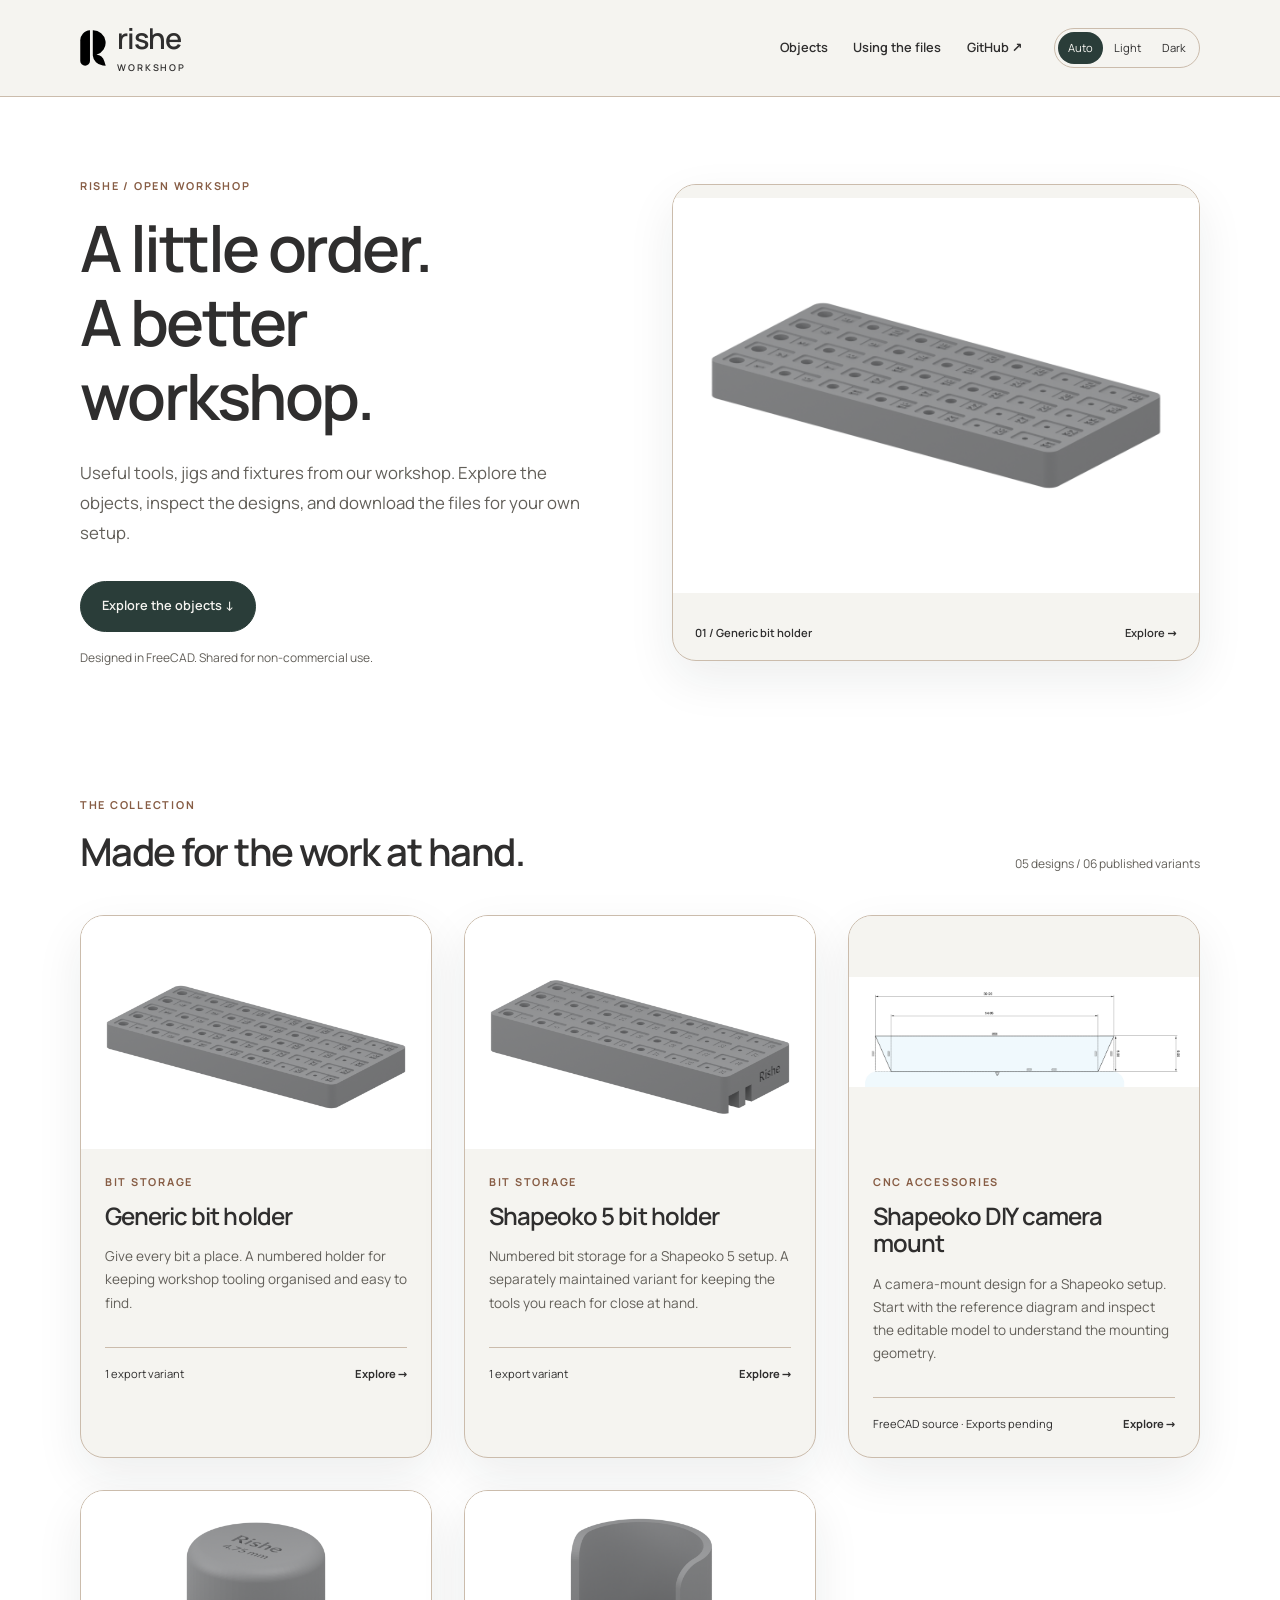
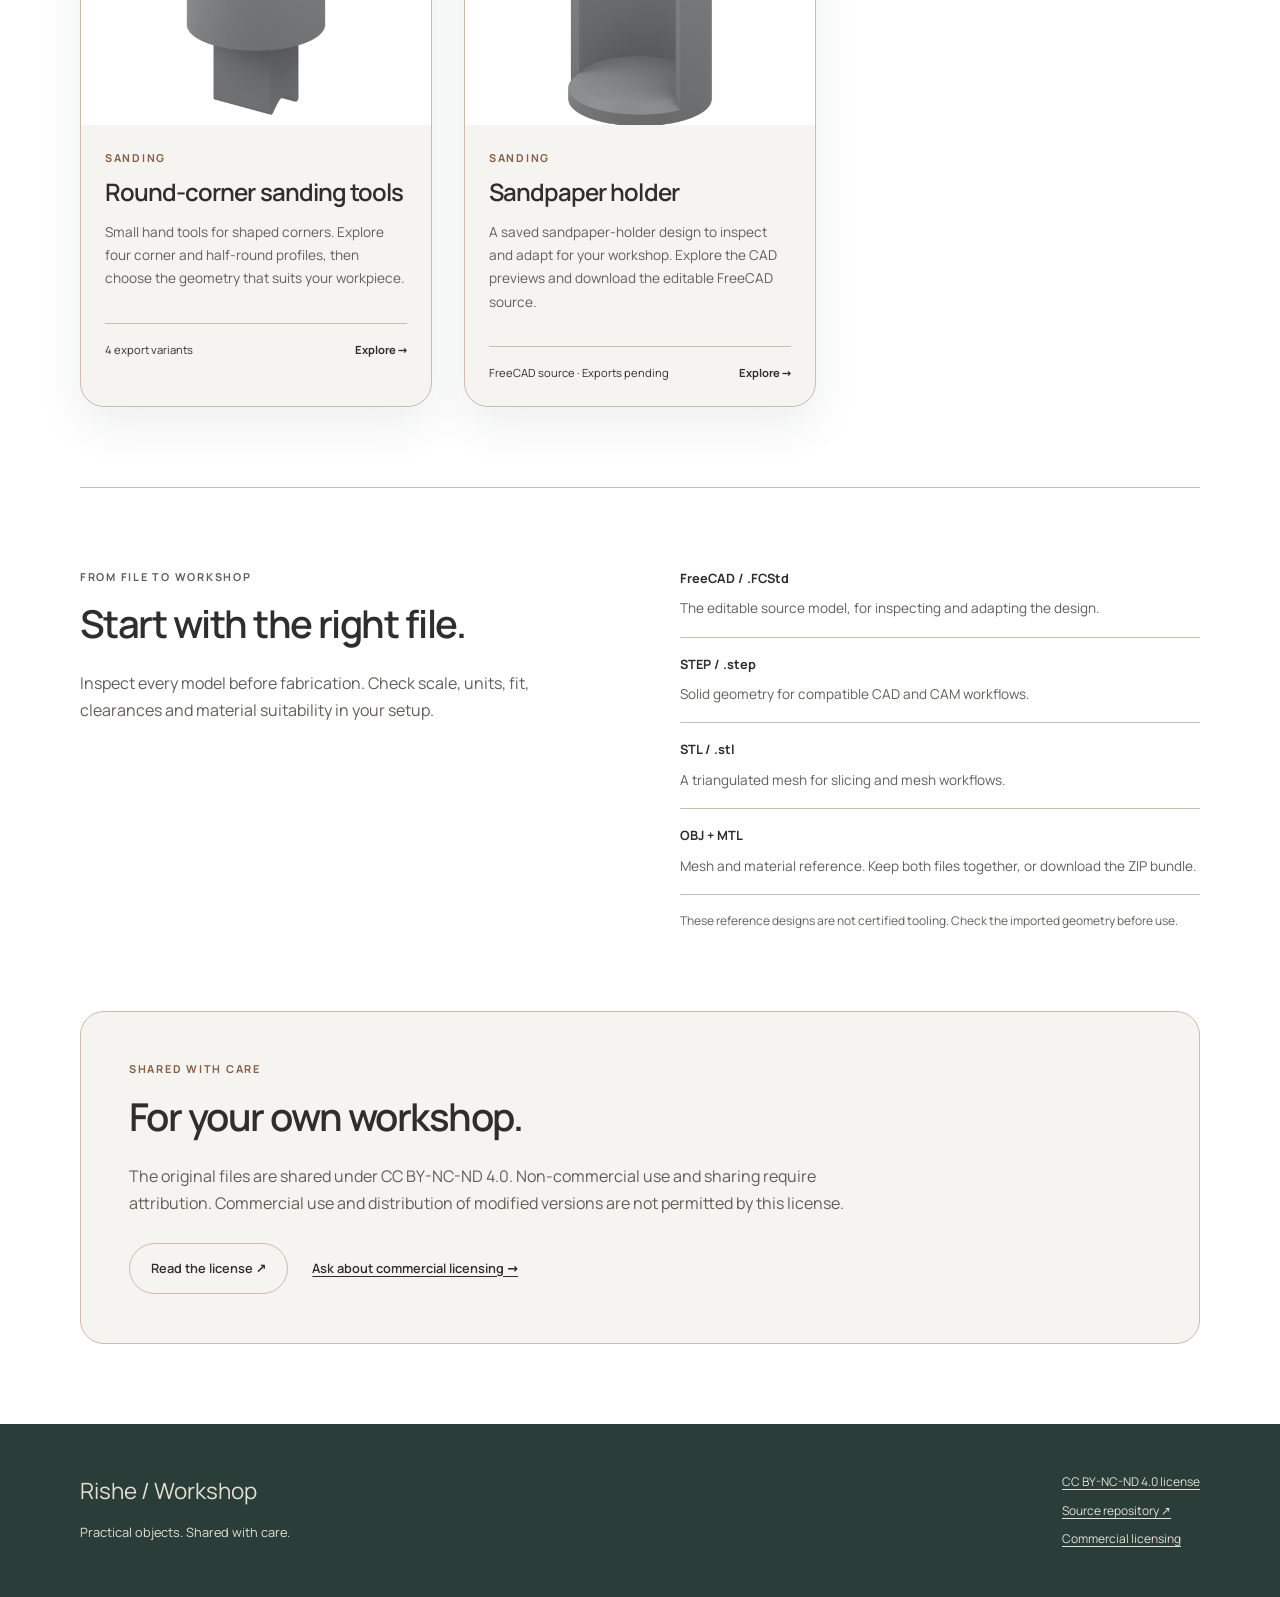
==== index.html @ 6d99253e "Publish English workshop catalog and CAD downloads" ====
<!doctype html>
<html lang="en"><head><meta charset="utf-8"><meta name="viewport" content="width=device-width, initial-scale=1">
<title>Workshop tools &amp; free CAD downloads | Rishe Workshop</title><meta name="description" content="Explore Rishe workshop tools, bit holders, sanding tools and CNC accessories. Download FreeCAD sources and published STEP, STL and OBJ exports.">
<meta name="theme-color" content="#2a3d39"><meta property="og:title" content="Workshop tools &amp; free CAD downloads | Rishe Workshop"><meta property="og:description" content="Explore Rishe workshop tools, bit holders, sanding tools and CNC accessories. Download FreeCAD sources and published STEP, STL and OBJ exports."><meta property="og:type" content="website">
<link rel="icon" href="assets/logo.svg" type="image/svg+xml"><link rel="preload" href="assets/manrope-latin.woff2" as="font" type="font/woff2" crossorigin>
<link rel="stylesheet" href="assets/site.css"><script src="assets/theme.js"></script></head>
<body><a class="skip" href="#main">Skip to content</a><header><div class="editorial-container header-inner">
<a class="brand" href="index.html"><img src="assets/logo.svg" width="26" height="36" alt=""><span>rishe<span class="brand-label">WORKSHOP</span></span></a>
<nav aria-label="Main navigation"><a href="index.html#collection">Objects</a><a href="index.html#using">Using the files</a><a href="https://github.com/rishehome/workshop-tools">GitHub ↗</a></nav>
<div class="themes" role="group" aria-label="Color theme" hidden><button data-theme="auto" aria-pressed="true">Auto</button><button data-theme="light" aria-pressed="false">Light</button><button data-theme="dark" aria-pressed="false">Dark</button></div></div></header>
<main id="main"><div class="editorial-container"><section class="hero"><div><p class="section-kicker">RISHE / OPEN WORKSHOP</p><h1>A little order.<br>A better workshop.</h1><p class="section-body">Useful tools, jigs and fixtures from our workshop. Explore the objects, inspect the designs, and download the files for your own setup.</p><a class="button" href="#collection">Explore the objects ↓</a><p class="hero-note">Designed in FreeCAD. Shared for non-commercial use.</p></div><a class="hero-media" href="objects/bit-holder-generic.html"><img src="files/bit-holder/generic/exports/var1-20mmd-with-numbers/renders/solid-three-quarter.png" alt="Generic numbered bit holder CAD preview" width="1200" height="800"><span>01 / Generic bit holder <span>Explore →</span></span></a></section><section id="collection" class="collection"><div class="section-heading"><div><p class="section-kicker">The collection</p><h2>Made for the work at hand.</h2></div><p>05 designs / 06 published variants</p></div><div class="object-grid"><article class="editorial-card"><a class="card-link" href="objects/bit-holder-generic.html"><div class="card-media"><img src="files/bit-holder/generic/exports/var1-20mmd-with-numbers/renders/solid-three-quarter.png" alt="Generic bit holder" loading="lazy" width="1200" height="800"></div><div class="card-copy"><p class="section-kicker">Bit storage</p><h3>Generic bit holder</h3><p>Give every bit a place. A numbered holder for keeping workshop tooling organised and easy to find.</p><div class="card-end"><span>1 export variant</span><span>Explore →</span></div></div></a></article><article class="editorial-card"><a class="card-link" href="objects/bit-holder-shapeoko-5.html"><div class="card-media"><img src="files/bit-holder/shapeoko-5/exports/var1-20mmd-with-numbers/renders/solid-three-quarter.png" alt="Shapeoko 5 bit holder" loading="lazy" width="1200" height="800"></div><div class="card-copy"><p class="section-kicker">Bit storage</p><h3>Shapeoko 5 bit holder</h3><p>Numbered bit storage for a Shapeoko 5 setup. A separately maintained variant for keeping the tools you reach for close at hand.</p><div class="card-end"><span>1 export variant</span><span>Explore →</span></div></div></a></article><article class="editorial-card"><a class="card-link" href="objects/cnc-camera-mount-shapeoko-diy-mount.html"><div class="card-media"><img src="files/cnc/camera-mount/shapeoko-diy-mount/resources/diagram.png" alt="Shapeoko DIY camera mount" loading="lazy" width="1200" height="800"></div><div class="card-copy"><p class="section-kicker">CNC accessories</p><h3>Shapeoko DIY camera mount</h3><p>A camera-mount design for a Shapeoko setup. Start with the reference diagram and inspect the editable model to understand the mounting geometry.</p><div class="card-end"><span>FreeCAD source · Exports pending</span><span>Explore →</span></div></div></a></article><article class="editorial-card"><a class="card-link" href="objects/sanding-round-corner-sanding-tools.html"><div class="card-media"><img src="files/sanding/round-corner-sanding-tools/exports/var1-corner-4_75mm/renders/solid-three-quarter.png" alt="Round-corner sanding tools" loading="lazy" width="1200" height="800"></div><div class="card-copy"><p class="section-kicker">Sanding</p><h3>Round-corner sanding tools</h3><p>Small hand tools for shaped corners. Explore four corner and half-round profiles, then choose the geometry that suits your workpiece.</p><div class="card-end"><span>4 export variants</span><span>Explore →</span></div></div></a></article><article class="editorial-card"><a class="card-link" href="objects/sanding-sandpaper-holder.html"><div class="card-media"><img src="files/sanding/sandpaper-holder/main/object/renders/solid-three-quarter.png" alt="Sandpaper holder" loading="lazy" width="1200" height="800"></div><div class="card-copy"><p class="section-kicker">Sanding</p><h3>Sandpaper holder</h3><p>A saved sandpaper-holder design to inspect and adapt for your workshop. Explore the CAD previews and download the editable FreeCAD source.</p><div class="card-end"><span>FreeCAD source · Exports pending</span><span>Explore →</span></div></div></a></article></div></section><section id="using" class="using"><div><p class="section-kicker">From file to workshop</p><h2>Start with the right file.</h2><p>Inspect every model before fabrication. Check scale, units, fit, clearances and material suitability in your setup.</p></div><div><dl class="formats"><div><dt>FreeCAD / .FCStd</dt><dd>The editable source model, for inspecting and adapting the design.</dd></div><div><dt>STEP / .step</dt><dd>Solid geometry for compatible CAD and CAM workflows.</dd></div><div><dt>STL / .stl</dt><dd>A triangulated mesh for slicing and mesh workflows.</dd></div><div><dt>OBJ + MTL</dt><dd>Mesh and material reference. Keep both files together, or download the ZIP bundle.</dd></div></dl><p class="small">These reference designs are not certified tooling. Check the imported geometry before use.</p></div></section><section class="license"><p class="section-kicker">Shared with care</p><h2>For your own workshop.</h2><p>The original files are shared under CC BY-NC-ND 4.0. Non-commercial use and sharing require attribution. Commercial use and distribution of modified versions are not permitted by this license.</p><a class="button secondary" href="LICENSE.md">Read the license ↗</a><a class="text-link" href="mailto:info@rishehome.com">Ask about commercial licensing →</a></section></div></main><footer><div class="editorial-container footer-inner"><div><span class="footer-brand">Rishe / Workshop</span><p>Practical objects. Shared with care.</p></div><div><a href="LICENSE.md">CC BY-NC-ND 4.0 license</a><a href="https://github.com/rishehome/workshop-tools">Source repository ↗</a><a href="mailto:info@rishehome.com">Commercial licensing</a></div></div></footer></body></html>
---- assets/site.css ----
@font-face{font-family:Manrope;src:url(manrope-latin.woff2) format('woff2');font-weight:200 800;font-display:swap}
:root{color-scheme:light;--brand:#2a3d39;--deep:#131f1d;--sand:#cbbcac;--cream:#e3e0d3;--header:#f5f4f0;--warm:#875d45;--ink:#2f2e2e;--page:#fff;--card:#f5f4f0;--text:var(--ink);--muted:#625f59;--border:var(--sand);--action:var(--brand);--action-text:var(--header);--shadow:0 18px 48px rgb(26 39 36 / 8%)}
:root[data-theme=dark]{color-scheme:dark;--page:var(--deep);--header:#1a2724;--card:#1f302b;--text:var(--cream);--muted:#c8cfc7;--border:#49605a;--warm:var(--sand);--action:var(--cream);--action-text:var(--deep);--shadow:0 20px 56px rgb(0 0 0 / 28%)}
*{box-sizing:border-box}html{scroll-behavior:smooth;scroll-padding-top:8rem}body{margin:0;font-family:Manrope,system-ui,sans-serif;color:var(--text);background:var(--page);line-height:1.7;-webkit-font-smoothing:antialiased}a{color:inherit;text-underline-offset:.25em}button{font:inherit}img{max-width:100%;display:block}h1,h2,h3,p{margin:0}h1,h2,h3{line-height:1.15;font-weight:600;letter-spacing:-.04em}h1{font-size:clamp(2.5rem,5vw,4.7rem)}h2{font-size:clamp(2rem,3vw,3rem)}h3{font-size:1.5rem}p+p{margin-top:1rem}.editorial-container{width:min(100%,76rem);margin-inline:auto;padding-inline:clamp(1.25rem,4vw,3rem)}header{position:sticky;top:0;z-index:10;background:var(--header);border-bottom:1px solid var(--border)}.header-inner{display:flex;align-items:center;gap:2rem;min-height:6rem}.brand{display:flex;align-items:center;gap:.7rem;text-decoration:none;font-size:1.8rem;font-weight:600;letter-spacing:-.04em;line-height:1}.brand-label{display:block;font-size:.58rem;letter-spacing:.2em;margin-top:.6rem}.brand img{width:26px;height:36px}:root[data-theme=dark] .brand img{filter:invert(1)}nav{display:flex;gap:1.6rem;margin-inline-start:auto;font-size:.8rem;font-weight:600}nav a{text-decoration:none}nav a:hover{text-decoration:underline}.themes{display:flex;border:1px solid var(--border);border-radius:999px;padding:3px;gap:2px}.themes button{border:0;border-radius:999px;padding:.4rem .6rem;font-size:.7rem;color:var(--text);background:transparent;cursor:pointer}.themes button[aria-pressed=true]{background:var(--action);color:var(--action-text)}[hidden]{display:none!important}:focus-visible{outline:3px solid var(--warm);outline-offset:5px}.skip{position:fixed;inset-block-start:-10rem;inset-inline-start:1rem;background:var(--action);color:var(--action-text);padding:1rem;z-index:100}.skip:focus{inset-block-start:1rem}.hero,.detail-hero{display:grid;grid-template-columns:1fr 1fr;align-items:center;gap:4rem;padding-block:5rem}.section-kicker{text-transform:uppercase;letter-spacing:.16em;color:var(--warm);font-size:.68rem;font-weight:700;margin-bottom:1rem}.section-body{font-size:1.05rem;line-height:1.8;color:var(--muted);margin-block:1.6rem 2rem;max-width:35rem}.button{display:inline-flex;align-items:center;justify-content:center;text-align:center;border:1px solid var(--action);border-radius:999px;padding:.85rem 1.3rem;text-decoration:none;font-size:.8rem;font-weight:600;background:var(--action);color:var(--action-text);transition:opacity 180ms ease,transform 180ms ease}.button:hover{opacity:.82;transform:translateY(-1px)}.button.secondary{background:transparent;color:var(--text);border-color:var(--border)}.hero-note,.small{font-size:.75rem;color:var(--muted);margin-top:1rem}.hero-media,.detail-image{display:block;border-radius:1.5rem;overflow:hidden;border:1px solid var(--border);background:var(--card);box-shadow:var(--shadow);text-decoration:none}.hero-media img,.detail-image img{width:100%;height:auto;aspect-ratio:1.25;object-fit:contain;background:var(--header)}.hero-media>span{display:flex;justify-content:space-between;padding:1.1rem 1.4rem;font-size:.7rem;font-weight:600}.collection{padding-block:3rem 5rem}.section-heading{display:flex;justify-content:space-between;align-items:end;gap:2rem;margin-bottom:2.5rem}.section-heading>p{font-size:.75rem;color:var(--muted);white-space:nowrap}.object-grid{display:grid;grid-template-columns:repeat(2,minmax(0,1fr));gap:2rem}.editorial-card{border:1px solid var(--border);border-radius:1.5rem;background:var(--card);box-shadow:var(--shadow);overflow:hidden}.card-link{display:block;text-decoration:none;height:100%}.card-media{aspect-ratio:1.5;background:var(--header);overflow:hidden;display:grid;place-items:center}.card-media img{width:100%;height:100%;object-fit:contain;transition:transform 180ms ease}.card-link:hover img{transform:scale(1.025)}.card-copy{padding:1.8rem}.card-copy .section-kicker{margin-bottom:.65rem}.card-copy>p:not(.section-kicker){margin-top:1rem;color:var(--muted);font-size:.85rem}.card-end{display:flex;justify-content:space-between;gap:1rem;margin-top:2rem;padding-top:1rem;border-top:1px solid var(--border);font-size:.7rem}.card-end>span:last-child{white-space:nowrap;font-weight:700}.using{display:grid;grid-template-columns:1fr 1fr;gap:5rem;padding-block:5rem;border-top:1px solid var(--border)}.using h2{margin-bottom:1.5rem}.using p,.before p{color:var(--muted)}.formats{margin:0}.formats>div{padding-block:1rem;border-bottom:1px solid var(--border)}.formats>div:first-child{padding-top:0}dt{font-size:.8rem;font-weight:700}dd{margin:.5rem 0 0;color:var(--muted);font-size:.85rem}.license{padding:3rem;border:1px solid var(--border);border-radius:1.5rem;background:var(--card);margin-bottom:5rem}.license p:not(.section-kicker){margin-block:1.5rem;max-width:46rem;color:var(--muted)}.text-link{display:inline-block;font-size:.8rem;font-weight:600;margin-block:1rem}.license .text-link{margin-inline-start:1.5rem}footer{background:var(--brand);color:var(--cream);padding-block:3rem}.footer-inner{display:flex;justify-content:space-between;gap:2rem}.footer-brand{font-size:1.4rem}.footer-inner p{font-size:.8rem;margin-top:.7rem}.footer-inner>div:last-child{display:flex;flex-direction:column;gap:.5rem;font-size:.75rem}.back{display:inline-block;margin-top:2rem;font-size:.8rem;text-decoration:none}.detail-hero{padding-block:3rem 4rem}.detail-hero h1{font-size:clamp(2.5rem,4vw,4rem)}.variants{display:grid;gap:2rem}.variant{padding:2rem}.variant h2{font-size:1.8rem}.downloads{display:flex;flex-wrap:wrap;gap:.7rem;margin-top:1.5rem}.dimensions{display:flex;flex-wrap:wrap;gap:3rem;margin-block:1.5rem 0}.dimensions dd{font-size:1.15rem}.gallery{display:grid;grid-template-columns:repeat(5,minmax(0,1fr));gap:.8rem;margin-top:2rem}.view{border-radius:1rem;overflow:hidden;border:1px solid var(--border);text-decoration:none;background:var(--header)}.view img{width:100%;height:auto;aspect-ratio:1.5;object-fit:contain}.view span{display:block;text-align:center;font-size:.65rem;padding:.6rem;color:var(--text)}.before{padding-block:5rem;max-width:45rem}.before h2{margin-bottom:1.5rem}.status{color:var(--muted);font-size:.85rem}.placeholder{font-size:.9rem;color:var(--muted)}
@media(min-width:1200px){.object-grid{grid-template-columns:repeat(3,minmax(0,1fr))}.card-copy{padding:1.5rem}}
@media(max-width:800px){.header-inner{flex-wrap:wrap;gap:1rem;padding-block:1rem;min-height:auto}.themes{margin-inline-start:auto}nav{order:3;width:100%;margin:0;justify-content:space-between;border-top:1px solid var(--border);padding-top:.75rem}.hero,.detail-hero{grid-template-columns:1fr;gap:2.5rem;padding-block:3rem}.hero h1{font-size:clamp(2.7rem,8vw,4.5rem)}.hero-media img{aspect-ratio:1.5}.section-heading{display:block}.section-heading>p{margin-top:1rem}.using{grid-template-columns:1fr;gap:2.5rem;padding-block:3rem}.license{padding:2rem}.license .text-link{display:block;margin-inline-start:0}.collection{padding-top:1rem}.gallery{grid-template-columns:repeat(3,minmax(0,1fr))}.footer-inner{flex-direction:column}.card-copy{padding:1.3rem}}
@media(max-width:540px){.object-grid{grid-template-columns:1fr}.variant{padding:1.3rem}.gallery{grid-template-columns:repeat(2,minmax(0,1fr))}.dimensions{gap:1.5rem}.downloads .button{flex:1 1 auto}.hero-media>span{padding:1rem}.card-end{font-size:.68rem}nav{gap:.5rem}.license{padding:1.5rem}}
@media(prefers-reduced-motion:reduce){html{scroll-behavior:auto}*,*::before,*::after{transition:none!important}}
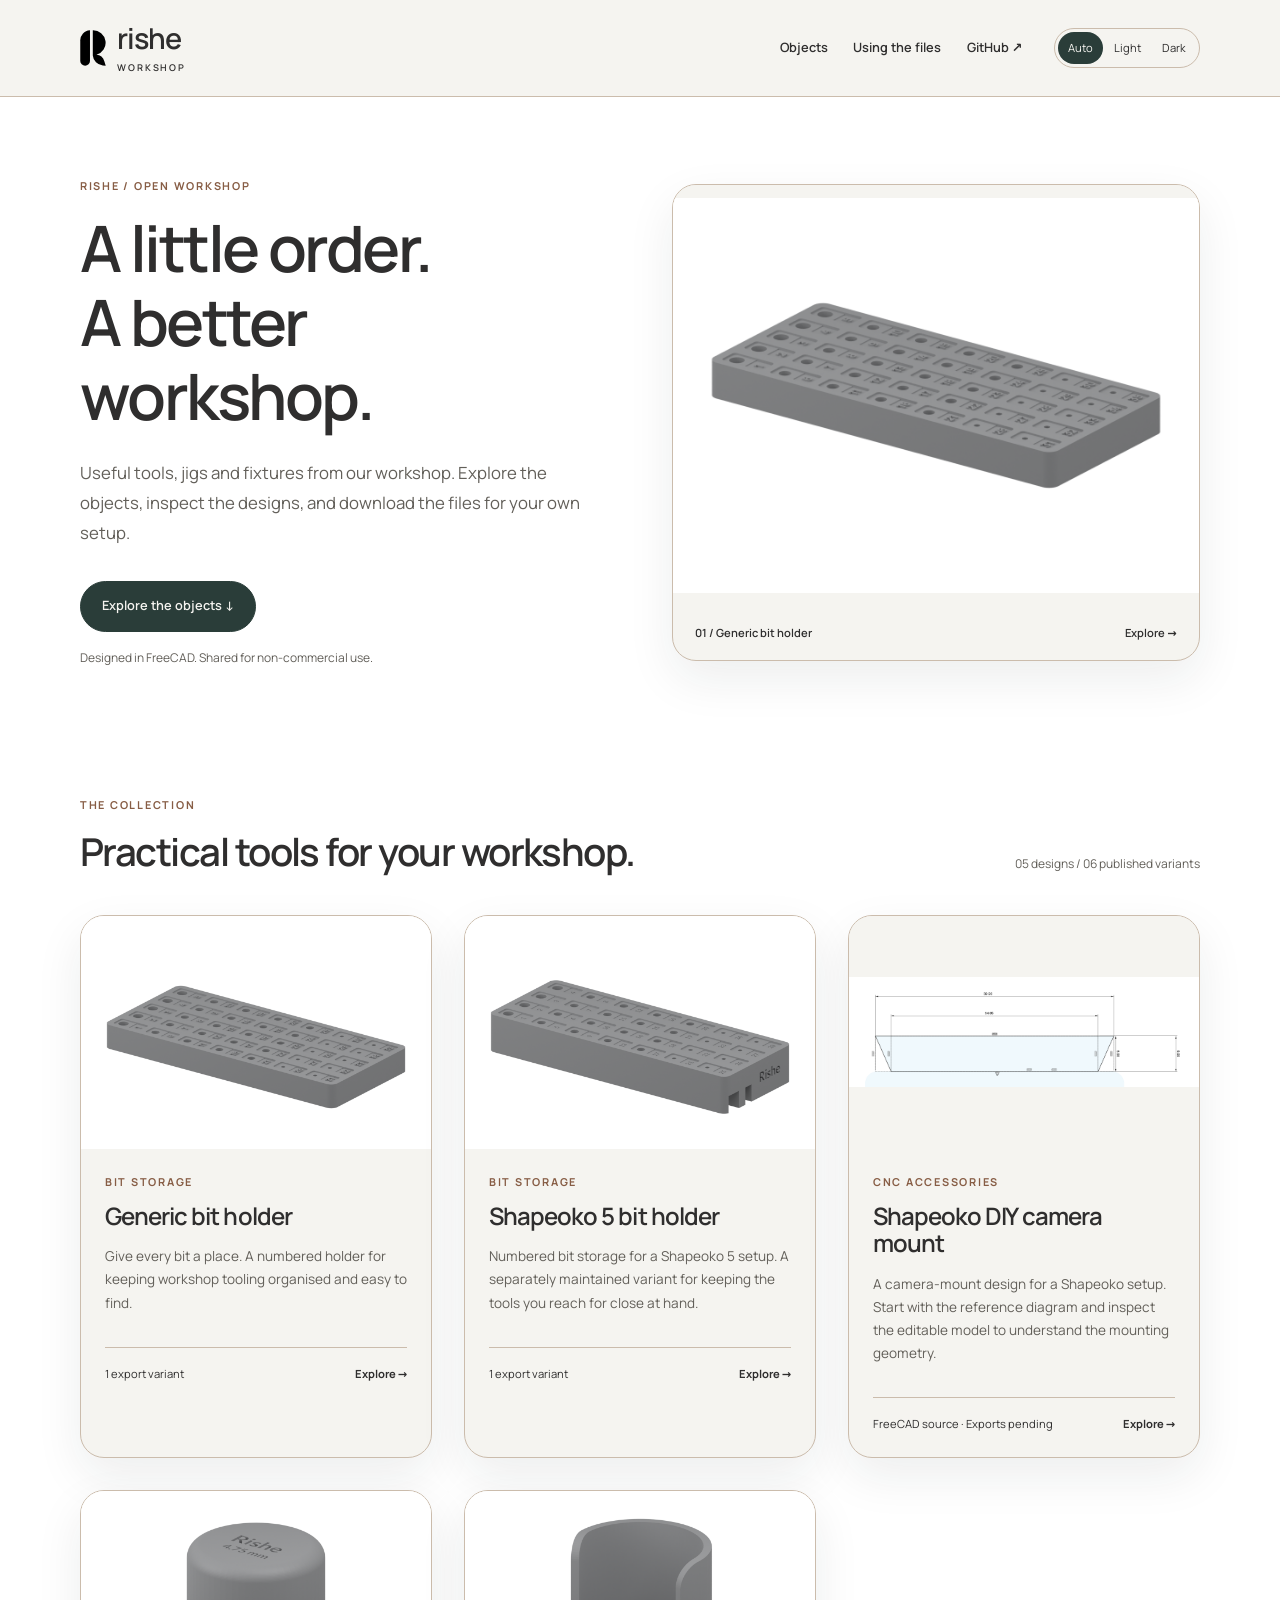
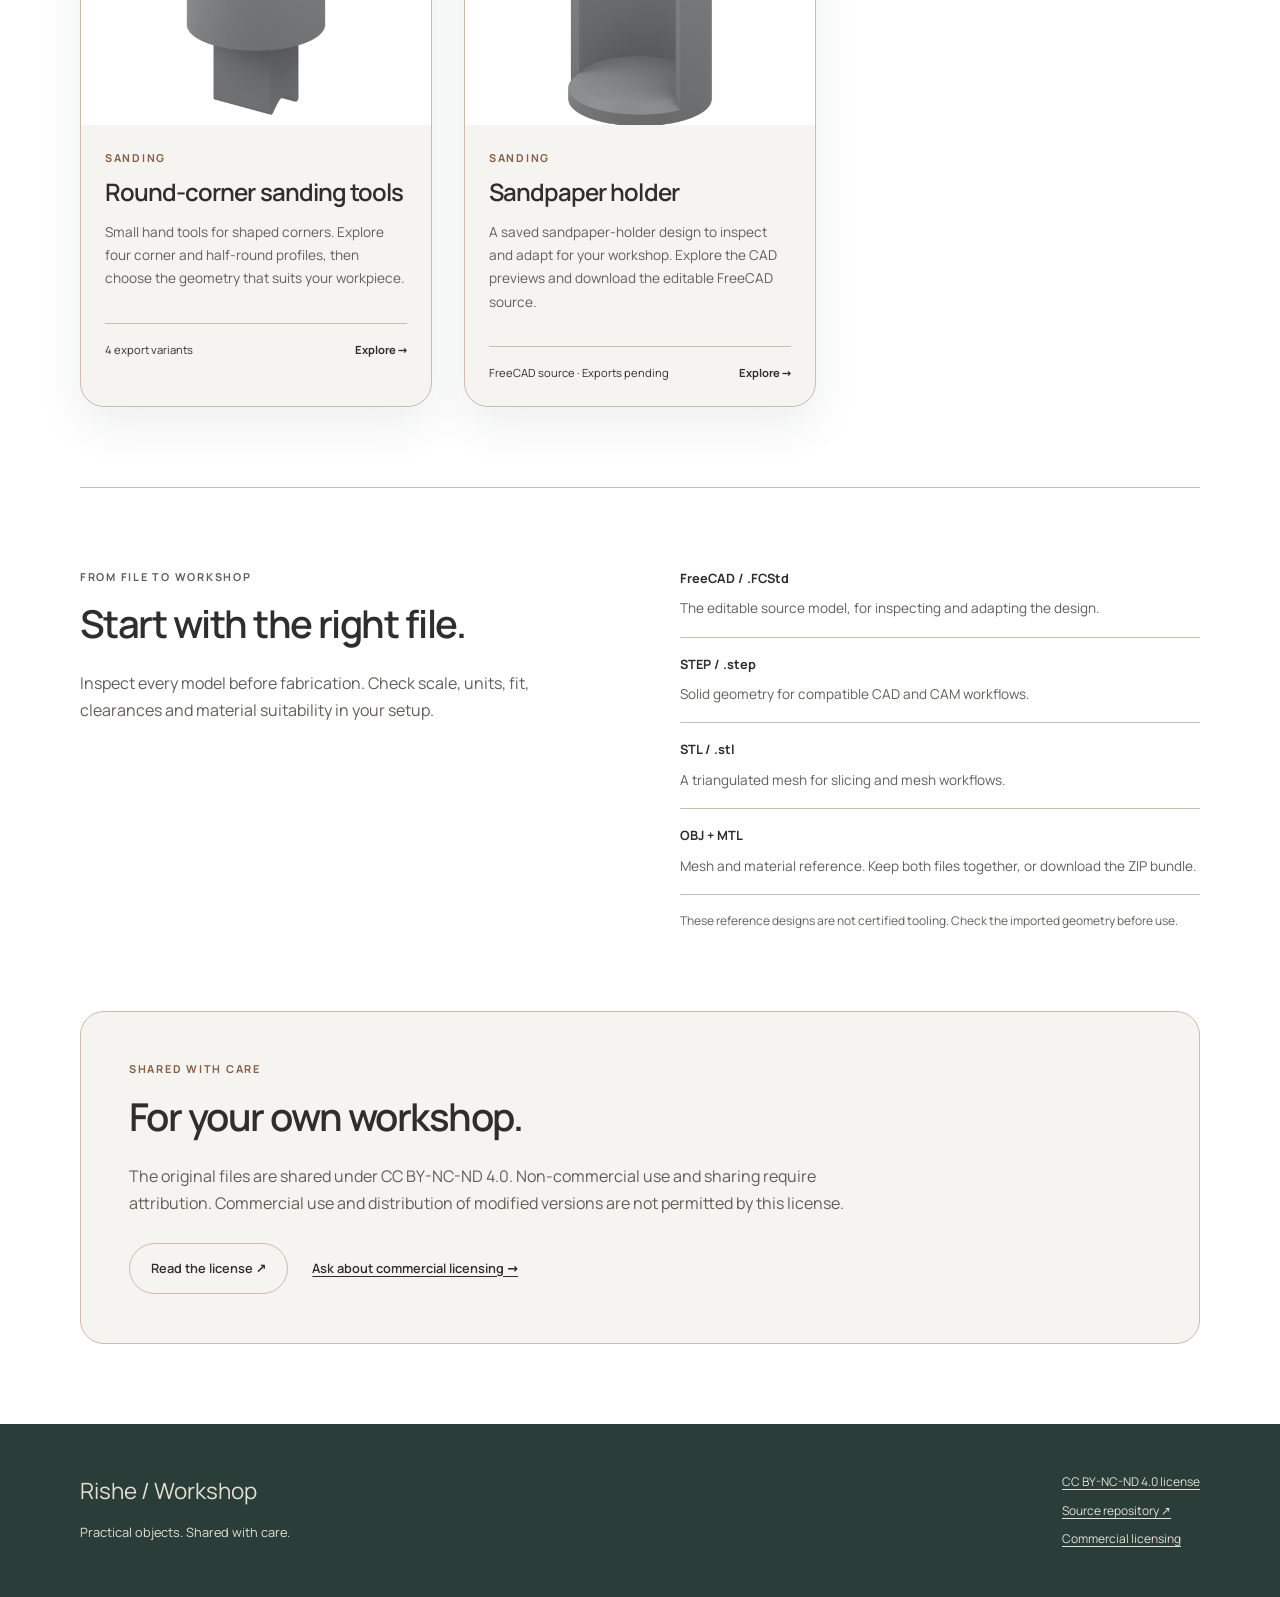
==== commit 0ce48aa4: "Clarify workshop collection heading" ====
--- a/index.html
+++ b/index.html
@@ -8,4 +8,4 @@
 <a class="brand" href="index.html"><img src="assets/logo.svg" width="26" height="36" alt=""><span>rishe<span class="brand-label">WORKSHOP</span></span></a>
 <nav aria-label="Main navigation"><a href="index.html#collection">Objects</a><a href="index.html#using">Using the files</a><a href="https://github.com/rishehome/workshop-tools">GitHub ↗</a></nav>
 <div class="themes" role="group" aria-label="Color theme" hidden><button data-theme="auto" aria-pressed="true">Auto</button><button data-theme="light" aria-pressed="false">Light</button><button data-theme="dark" aria-pressed="false">Dark</button></div></div></header>
-<main id="main"><div class="editorial-container"><section class="hero"><div><p class="section-kicker">RISHE / OPEN WORKSHOP</p><h1>A little order.<br>A better workshop.</h1><p class="section-body">Useful tools, jigs and fixtures from our workshop. Explore the objects, inspect the designs, and download the files for your own setup.</p><a class="button" href="#collection">Explore the objects ↓</a><p class="hero-note">Designed in FreeCAD. Shared for non-commercial use.</p></div><a class="hero-media" href="objects/bit-holder-generic.html"><img src="files/bit-holder/generic/exports/var1-20mmd-with-numbers/renders/solid-three-quarter.png" alt="Generic numbered bit holder CAD preview" width="1200" height="800"><span>01 / Generic bit holder <span>Explore →</span></span></a></section><section id="collection" class="collection"><div class="section-heading"><div><p class="section-kicker">The collection</p><h2>Made for the work at hand.</h2></div><p>05 designs / 06 published variants</p></div><div class="object-grid"><article class="editorial-card"><a class="card-link" href="objects/bit-holder-generic.html"><div class="card-media"><img src="files/bit-holder/generic/exports/var1-20mmd-with-numbers/renders/solid-three-quarter.png" alt="Generic bit holder" loading="lazy" width="1200" height="800"></div><div class="card-copy"><p class="section-kicker">Bit storage</p><h3>Generic bit holder</h3><p>Give every bit a place. A numbered holder for keeping workshop tooling organised and easy to find.</p><div class="card-end"><span>1 export variant</span><span>Explore →</span></div></div></a></article><article class="editorial-card"><a class="card-link" href="objects/bit-holder-shapeoko-5.html"><div class="card-media"><img src="files/bit-holder/shapeoko-5/exports/var1-20mmd-with-numbers/renders/solid-three-quarter.png" alt="Shapeoko 5 bit holder" loading="lazy" width="1200" height="800"></div><div class="card-copy"><p class="section-kicker">Bit storage</p><h3>Shapeoko 5 bit holder</h3><p>Numbered bit storage for a Shapeoko 5 setup. A separately maintained variant for keeping the tools you reach for close at hand.</p><div class="card-end"><span>1 export variant</span><span>Explore →</span></div></div></a></article><article class="editorial-card"><a class="card-link" href="objects/cnc-camera-mount-shapeoko-diy-mount.html"><div class="card-media"><img src="files/cnc/camera-mount/shapeoko-diy-mount/resources/diagram.png" alt="Shapeoko DIY camera mount" loading="lazy" width="1200" height="800"></div><div class="card-copy"><p class="section-kicker">CNC accessories</p><h3>Shapeoko DIY camera mount</h3><p>A camera-mount design for a Shapeoko setup. Start with the reference diagram and inspect the editable model to understand the mounting geometry.</p><div class="card-end"><span>FreeCAD source · Exports pending</span><span>Explore →</span></div></div></a></article><article class="editorial-card"><a class="card-link" href="objects/sanding-round-corner-sanding-tools.html"><div class="card-media"><img src="files/sanding/round-corner-sanding-tools/exports/var1-corner-4_75mm/renders/solid-three-quarter.png" alt="Round-corner sanding tools" loading="lazy" width="1200" height="800"></div><div class="card-copy"><p class="section-kicker">Sanding</p><h3>Round-corner sanding tools</h3><p>Small hand tools for shaped corners. Explore four corner and half-round profiles, then choose the geometry that suits your workpiece.</p><div class="card-end"><span>4 export variants</span><span>Explore →</span></div></div></a></article><article class="editorial-card"><a class="card-link" href="objects/sanding-sandpaper-holder.html"><div class="card-media"><img src="files/sanding/sandpaper-holder/main/object/renders/solid-three-quarter.png" alt="Sandpaper holder" loading="lazy" width="1200" height="800"></div><div class="card-copy"><p class="section-kicker">Sanding</p><h3>Sandpaper holder</h3><p>A saved sandpaper-holder design to inspect and adapt for your workshop. Explore the CAD previews and download the editable FreeCAD source.</p><div class="card-end"><span>FreeCAD source · Exports pending</span><span>Explore →</span></div></div></a></article></div></section><section id="using" class="using"><div><p class="section-kicker">From file to workshop</p><h2>Start with the right file.</h2><p>Inspect every model before fabrication. Check scale, units, fit, clearances and material suitability in your setup.</p></div><div><dl class="formats"><div><dt>FreeCAD / .FCStd</dt><dd>The editable source model, for inspecting and adapting the design.</dd></div><div><dt>STEP / .step</dt><dd>Solid geometry for compatible CAD and CAM workflows.</dd></div><div><dt>STL / .stl</dt><dd>A triangulated mesh for slicing and mesh workflows.</dd></div><div><dt>OBJ + MTL</dt><dd>Mesh and material reference. Keep both files together, or download the ZIP bundle.</dd></div></dl><p class="small">These reference designs are not certified tooling. Check the imported geometry before use.</p></div></section><section class="license"><p class="section-kicker">Shared with care</p><h2>For your own workshop.</h2><p>The original files are shared under CC BY-NC-ND 4.0. Non-commercial use and sharing require attribution. Commercial use and distribution of modified versions are not permitted by this license.</p><a class="button secondary" href="LICENSE.md">Read the license ↗</a><a class="text-link" href="mailto:info@rishehome.com">Ask about commercial licensing →</a></section></div></main><footer><div class="editorial-container footer-inner"><div><span class="footer-brand">Rishe / Workshop</span><p>Practical objects. Shared with care.</p></div><div><a href="LICENSE.md">CC BY-NC-ND 4.0 license</a><a href="https://github.com/rishehome/workshop-tools">Source repository ↗</a><a href="mailto:info@rishehome.com">Commercial licensing</a></div></div></footer></body></html>+<main id="main"><div class="editorial-container"><section class="hero"><div><p class="section-kicker">RISHE / OPEN WORKSHOP</p><h1>A little order.<br>A better workshop.</h1><p class="section-body">Useful tools, jigs and fixtures from our workshop. Explore the objects, inspect the designs, and download the files for your own setup.</p><a class="button" href="#collection">Explore the objects ↓</a><p class="hero-note">Designed in FreeCAD. Shared for non-commercial use.</p></div><a class="hero-media" href="objects/bit-holder-generic.html"><img src="files/bit-holder/generic/exports/var1-20mmd-with-numbers/renders/solid-three-quarter.png" alt="Generic numbered bit holder CAD preview" width="1200" height="800"><span>01 / Generic bit holder <span>Explore →</span></span></a></section><section id="collection" class="collection"><div class="section-heading"><div><p class="section-kicker">The collection</p><h2>Practical tools for your workshop.</h2></div><p>05 designs / 06 published variants</p></div><div class="object-grid"><article class="editorial-card"><a class="card-link" href="objects/bit-holder-generic.html"><div class="card-media"><img src="files/bit-holder/generic/exports/var1-20mmd-with-numbers/renders/solid-three-quarter.png" alt="Generic bit holder" loading="lazy" width="1200" height="800"></div><div class="card-copy"><p class="section-kicker">Bit storage</p><h3>Generic bit holder</h3><p>Give every bit a place. A numbered holder for keeping workshop tooling organised and easy to find.</p><div class="card-end"><span>1 export variant</span><span>Explore →</span></div></div></a></article><article class="editorial-card"><a class="card-link" href="objects/bit-holder-shapeoko-5.html"><div class="card-media"><img src="files/bit-holder/shapeoko-5/exports/var1-20mmd-with-numbers/renders/solid-three-quarter.png" alt="Shapeoko 5 bit holder" loading="lazy" width="1200" height="800"></div><div class="card-copy"><p class="section-kicker">Bit storage</p><h3>Shapeoko 5 bit holder</h3><p>Numbered bit storage for a Shapeoko 5 setup. A separately maintained variant for keeping the tools you reach for close at hand.</p><div class="card-end"><span>1 export variant</span><span>Explore →</span></div></div></a></article><article class="editorial-card"><a class="card-link" href="objects/cnc-camera-mount-shapeoko-diy-mount.html"><div class="card-media"><img src="files/cnc/camera-mount/shapeoko-diy-mount/resources/diagram.png" alt="Shapeoko DIY camera mount" loading="lazy" width="1200" height="800"></div><div class="card-copy"><p class="section-kicker">CNC accessories</p><h3>Shapeoko DIY camera mount</h3><p>A camera-mount design for a Shapeoko setup. Start with the reference diagram and inspect the editable model to understand the mounting geometry.</p><div class="card-end"><span>FreeCAD source · Exports pending</span><span>Explore →</span></div></div></a></article><article class="editorial-card"><a class="card-link" href="objects/sanding-round-corner-sanding-tools.html"><div class="card-media"><img src="files/sanding/round-corner-sanding-tools/exports/var1-corner-4_75mm/renders/solid-three-quarter.png" alt="Round-corner sanding tools" loading="lazy" width="1200" height="800"></div><div class="card-copy"><p class="section-kicker">Sanding</p><h3>Round-corner sanding tools</h3><p>Small hand tools for shaped corners. Explore four corner and half-round profiles, then choose the geometry that suits your workpiece.</p><div class="card-end"><span>4 export variants</span><span>Explore →</span></div></div></a></article><article class="editorial-card"><a class="card-link" href="objects/sanding-sandpaper-holder.html"><div class="card-media"><img src="files/sanding/sandpaper-holder/main/object/renders/solid-three-quarter.png" alt="Sandpaper holder" loading="lazy" width="1200" height="800"></div><div class="card-copy"><p class="section-kicker">Sanding</p><h3>Sandpaper holder</h3><p>A saved sandpaper-holder design to inspect and adapt for your workshop. Explore the CAD previews and download the editable FreeCAD source.</p><div class="card-end"><span>FreeCAD source · Exports pending</span><span>Explore →</span></div></div></a></article></div></section><section id="using" class="using"><div><p class="section-kicker">From file to workshop</p><h2>Start with the right file.</h2><p>Inspect every model before fabrication. Check scale, units, fit, clearances and material suitability in your setup.</p></div><div><dl class="formats"><div><dt>FreeCAD / .FCStd</dt><dd>The editable source model, for inspecting and adapting the design.</dd></div><div><dt>STEP / .step</dt><dd>Solid geometry for compatible CAD and CAM workflows.</dd></div><div><dt>STL / .stl</dt><dd>A triangulated mesh for slicing and mesh workflows.</dd></div><div><dt>OBJ + MTL</dt><dd>Mesh and material reference. Keep both files together, or download the ZIP bundle.</dd></div></dl><p class="small">These reference designs are not certified tooling. Check the imported geometry before use.</p></div></section><section class="license"><p class="section-kicker">Shared with care</p><h2>For your own workshop.</h2><p>The original files are shared under CC BY-NC-ND 4.0. Non-commercial use and sharing require attribution. Commercial use and distribution of modified versions are not permitted by this license.</p><a class="button secondary" href="LICENSE.md">Read the license ↗</a><a class="text-link" href="mailto:info@rishehome.com">Ask about commercial licensing →</a></section></div></main><footer><div class="editorial-container footer-inner"><div><span class="footer-brand">Rishe / Workshop</span><p>Practical objects. Shared with care.</p></div><div><a href="LICENSE.md">CC BY-NC-ND 4.0 license</a><a href="https://github.com/rishehome/workshop-tools">Source repository ↗</a><a href="mailto:info@rishehome.com">Commercial licensing</a></div></div></footer></body></html>
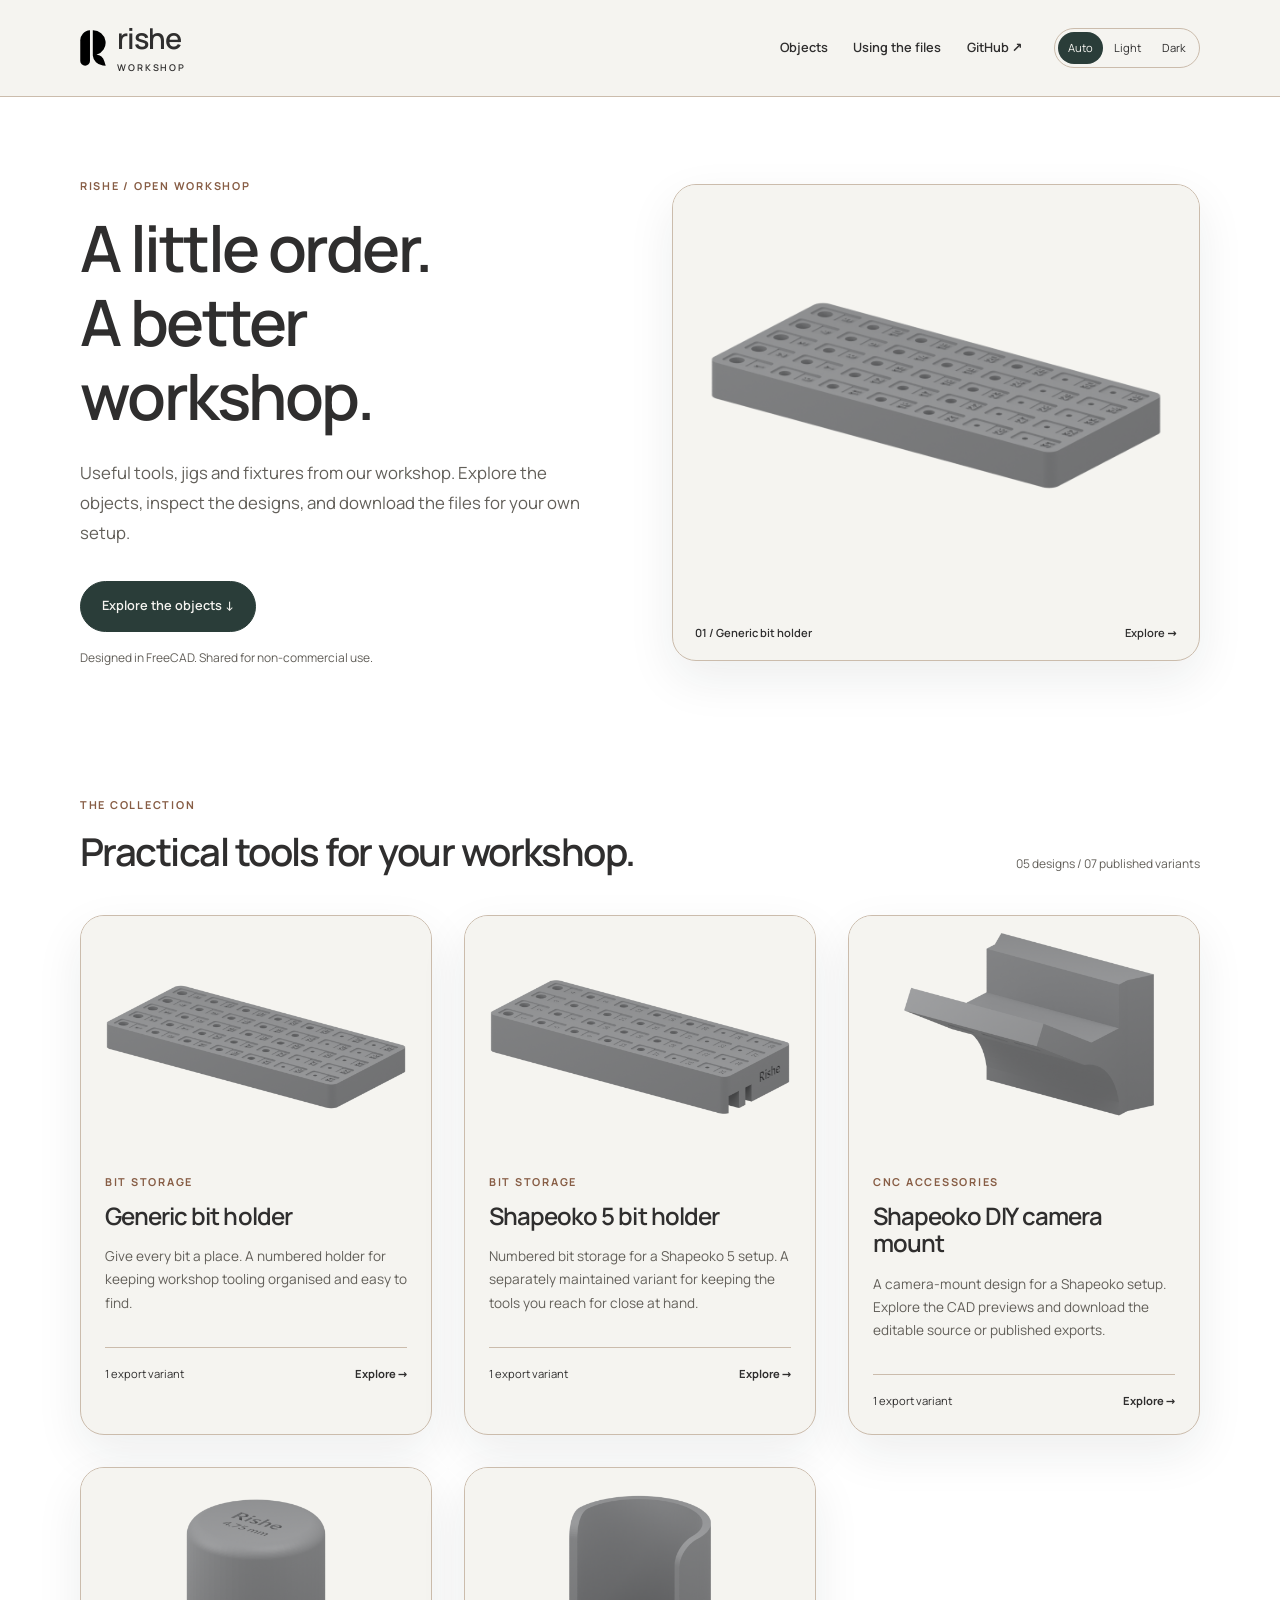
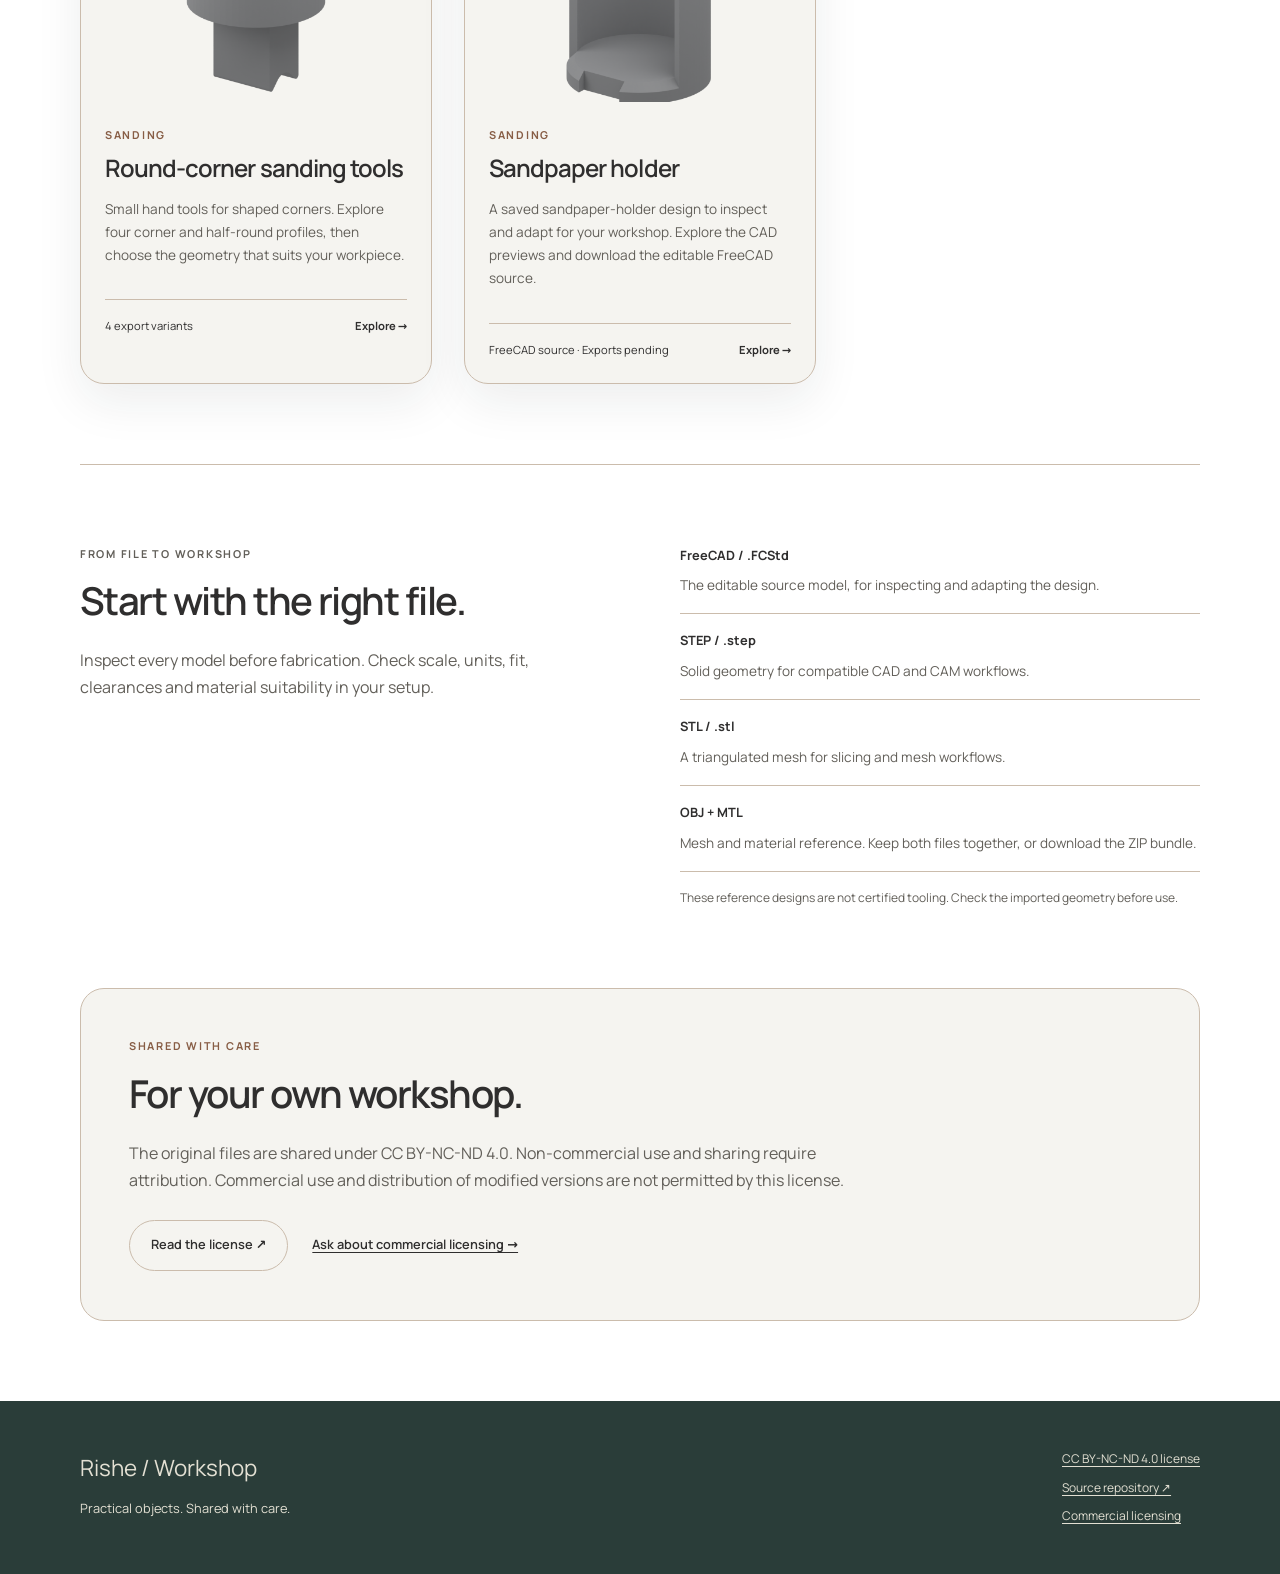
==== commit 13ca30a2: "Publish camera mount exports and transparent previews" ====
--- a/index.html
+++ b/index.html
@@ -8,4 +8,4 @@
 <a class="brand" href="index.html"><img src="assets/logo.svg" width="26" height="36" alt=""><span>rishe<span class="brand-label">WORKSHOP</span></span></a>
 <nav aria-label="Main navigation"><a href="index.html#collection">Objects</a><a href="index.html#using">Using the files</a><a href="https://github.com/rishehome/workshop-tools">GitHub ↗</a></nav>
 <div class="themes" role="group" aria-label="Color theme" hidden><button data-theme="auto" aria-pressed="true">Auto</button><button data-theme="light" aria-pressed="false">Light</button><button data-theme="dark" aria-pressed="false">Dark</button></div></div></header>
-<main id="main"><div class="editorial-container"><section class="hero"><div><p class="section-kicker">RISHE / OPEN WORKSHOP</p><h1>A little order.<br>A better workshop.</h1><p class="section-body">Useful tools, jigs and fixtures from our workshop. Explore the objects, inspect the designs, and download the files for your own setup.</p><a class="button" href="#collection">Explore the objects ↓</a><p class="hero-note">Designed in FreeCAD. Shared for non-commercial use.</p></div><a class="hero-media" href="objects/bit-holder-generic.html"><img src="files/bit-holder/generic/exports/var1-20mmd-with-numbers/renders/solid-three-quarter.png" alt="Generic numbered bit holder CAD preview" width="1200" height="800"><span>01 / Generic bit holder <span>Explore →</span></span></a></section><section id="collection" class="collection"><div class="section-heading"><div><p class="section-kicker">The collection</p><h2>Practical tools for your workshop.</h2></div><p>05 designs / 06 published variants</p></div><div class="object-grid"><article class="editorial-card"><a class="card-link" href="objects/bit-holder-generic.html"><div class="card-media"><img src="files/bit-holder/generic/exports/var1-20mmd-with-numbers/renders/solid-three-quarter.png" alt="Generic bit holder" loading="lazy" width="1200" height="800"></div><div class="card-copy"><p class="section-kicker">Bit storage</p><h3>Generic bit holder</h3><p>Give every bit a place. A numbered holder for keeping workshop tooling organised and easy to find.</p><div class="card-end"><span>1 export variant</span><span>Explore →</span></div></div></a></article><article class="editorial-card"><a class="card-link" href="objects/bit-holder-shapeoko-5.html"><div class="card-media"><img src="files/bit-holder/shapeoko-5/exports/var1-20mmd-with-numbers/renders/solid-three-quarter.png" alt="Shapeoko 5 bit holder" loading="lazy" width="1200" height="800"></div><div class="card-copy"><p class="section-kicker">Bit storage</p><h3>Shapeoko 5 bit holder</h3><p>Numbered bit storage for a Shapeoko 5 setup. A separately maintained variant for keeping the tools you reach for close at hand.</p><div class="card-end"><span>1 export variant</span><span>Explore →</span></div></div></a></article><article class="editorial-card"><a class="card-link" href="objects/cnc-camera-mount-shapeoko-diy-mount.html"><div class="card-media"><img src="files/cnc/camera-mount/shapeoko-diy-mount/resources/diagram.png" alt="Shapeoko DIY camera mount" loading="lazy" width="1200" height="800"></div><div class="card-copy"><p class="section-kicker">CNC accessories</p><h3>Shapeoko DIY camera mount</h3><p>A camera-mount design for a Shapeoko setup. Start with the reference diagram and inspect the editable model to understand the mounting geometry.</p><div class="card-end"><span>FreeCAD source · Exports pending</span><span>Explore →</span></div></div></a></article><article class="editorial-card"><a class="card-link" href="objects/sanding-round-corner-sanding-tools.html"><div class="card-media"><img src="files/sanding/round-corner-sanding-tools/exports/var1-corner-4_75mm/renders/solid-three-quarter.png" alt="Round-corner sanding tools" loading="lazy" width="1200" height="800"></div><div class="card-copy"><p class="section-kicker">Sanding</p><h3>Round-corner sanding tools</h3><p>Small hand tools for shaped corners. Explore four corner and half-round profiles, then choose the geometry that suits your workpiece.</p><div class="card-end"><span>4 export variants</span><span>Explore →</span></div></div></a></article><article class="editorial-card"><a class="card-link" href="objects/sanding-sandpaper-holder.html"><div class="card-media"><img src="files/sanding/sandpaper-holder/main/object/renders/solid-three-quarter.png" alt="Sandpaper holder" loading="lazy" width="1200" height="800"></div><div class="card-copy"><p class="section-kicker">Sanding</p><h3>Sandpaper holder</h3><p>A saved sandpaper-holder design to inspect and adapt for your workshop. Explore the CAD previews and download the editable FreeCAD source.</p><div class="card-end"><span>FreeCAD source · Exports pending</span><span>Explore →</span></div></div></a></article></div></section><section id="using" class="using"><div><p class="section-kicker">From file to workshop</p><h2>Start with the right file.</h2><p>Inspect every model before fabrication. Check scale, units, fit, clearances and material suitability in your setup.</p></div><div><dl class="formats"><div><dt>FreeCAD / .FCStd</dt><dd>The editable source model, for inspecting and adapting the design.</dd></div><div><dt>STEP / .step</dt><dd>Solid geometry for compatible CAD and CAM workflows.</dd></div><div><dt>STL / .stl</dt><dd>A triangulated mesh for slicing and mesh workflows.</dd></div><div><dt>OBJ + MTL</dt><dd>Mesh and material reference. Keep both files together, or download the ZIP bundle.</dd></div></dl><p class="small">These reference designs are not certified tooling. Check the imported geometry before use.</p></div></section><section class="license"><p class="section-kicker">Shared with care</p><h2>For your own workshop.</h2><p>The original files are shared under CC BY-NC-ND 4.0. Non-commercial use and sharing require attribution. Commercial use and distribution of modified versions are not permitted by this license.</p><a class="button secondary" href="LICENSE.md">Read the license ↗</a><a class="text-link" href="mailto:info@rishehome.com">Ask about commercial licensing →</a></section></div></main><footer><div class="editorial-container footer-inner"><div><span class="footer-brand">Rishe / Workshop</span><p>Practical objects. Shared with care.</p></div><div><a href="LICENSE.md">CC BY-NC-ND 4.0 license</a><a href="https://github.com/rishehome/workshop-tools">Source repository ↗</a><a href="mailto:info@rishehome.com">Commercial licensing</a></div></div></footer></body></html>+<main id="main"><div class="editorial-container"><section class="hero"><div><p class="section-kicker">RISHE / OPEN WORKSHOP</p><h1>A little order.<br>A better workshop.</h1><p class="section-body">Useful tools, jigs and fixtures from our workshop. Explore the objects, inspect the designs, and download the files for your own setup.</p><a class="button" href="#collection">Explore the objects ↓</a><p class="hero-note">Designed in FreeCAD. Shared for non-commercial use.</p></div><a class="hero-media" href="objects/bit-holder-generic.html"><img src="files/bit-holder/generic/exports/var1-20mmd-with-numbers/renders/solid-three-quarter.png" alt="Generic numbered bit holder CAD preview" width="1200" height="800"><span>01 / Generic bit holder <span>Explore →</span></span></a></section><section id="collection" class="collection"><div class="section-heading"><div><p class="section-kicker">The collection</p><h2>Practical tools for your workshop.</h2></div><p>05 designs / 07 published variants</p></div><div class="object-grid"><article class="editorial-card"><a class="card-link" href="objects/bit-holder-generic.html"><div class="card-media"><img src="files/bit-holder/generic/exports/var1-20mmd-with-numbers/renders/solid-three-quarter.png" alt="Generic bit holder" loading="lazy" width="1200" height="800"></div><div class="card-copy"><p class="section-kicker">Bit storage</p><h3>Generic bit holder</h3><p>Give every bit a place. A numbered holder for keeping workshop tooling organised and easy to find.</p><div class="card-end"><span>1 export variant</span><span>Explore →</span></div></div></a></article><article class="editorial-card"><a class="card-link" href="objects/bit-holder-shapeoko-5.html"><div class="card-media"><img src="files/bit-holder/shapeoko-5/exports/var1-20mmd-with-numbers/renders/solid-three-quarter.png" alt="Shapeoko 5 bit holder" loading="lazy" width="1200" height="800"></div><div class="card-copy"><p class="section-kicker">Bit storage</p><h3>Shapeoko 5 bit holder</h3><p>Numbered bit storage for a Shapeoko 5 setup. A separately maintained variant for keeping the tools you reach for close at hand.</p><div class="card-end"><span>1 export variant</span><span>Explore →</span></div></div></a></article><article class="editorial-card"><a class="card-link" href="objects/cnc-camera-mount-shapeoko-diy-mount.html"><div class="card-media"><img src="files/cnc/camera-mount/shapeoko-diy-mount/exports/var1-60deg-upward/renders/solid-three-quarter.png" alt="Shapeoko DIY camera mount" loading="lazy" width="1200" height="800"></div><div class="card-copy"><p class="section-kicker">CNC accessories</p><h3>Shapeoko DIY camera mount</h3><p>A camera-mount design for a Shapeoko setup. Explore the CAD previews and download the editable source or published exports.</p><div class="card-end"><span>1 export variant</span><span>Explore →</span></div></div></a></article><article class="editorial-card"><a class="card-link" href="objects/sanding-round-corner-sanding-tools.html"><div class="card-media"><img src="files/sanding/round-corner-sanding-tools/exports/var1-corner-4_75mm/renders/solid-three-quarter.png" alt="Round-corner sanding tools" loading="lazy" width="1200" height="800"></div><div class="card-copy"><p class="section-kicker">Sanding</p><h3>Round-corner sanding tools</h3><p>Small hand tools for shaped corners. Explore four corner and half-round profiles, then choose the geometry that suits your workpiece.</p><div class="card-end"><span>4 export variants</span><span>Explore →</span></div></div></a></article><article class="editorial-card"><a class="card-link" href="objects/sanding-sandpaper-holder.html"><div class="card-media"><img src="files/sanding/sandpaper-holder/main/object/renders/solid-three-quarter.png" alt="Sandpaper holder" loading="lazy" width="1200" height="800"></div><div class="card-copy"><p class="section-kicker">Sanding</p><h3>Sandpaper holder</h3><p>A saved sandpaper-holder design to inspect and adapt for your workshop. Explore the CAD previews and download the editable FreeCAD source.</p><div class="card-end"><span>FreeCAD source · Exports pending</span><span>Explore →</span></div></div></a></article></div></section><section id="using" class="using"><div><p class="section-kicker">From file to workshop</p><h2>Start with the right file.</h2><p>Inspect every model before fabrication. Check scale, units, fit, clearances and material suitability in your setup.</p></div><div><dl class="formats"><div><dt>FreeCAD / .FCStd</dt><dd>The editable source model, for inspecting and adapting the design.</dd></div><div><dt>STEP / .step</dt><dd>Solid geometry for compatible CAD and CAM workflows.</dd></div><div><dt>STL / .stl</dt><dd>A triangulated mesh for slicing and mesh workflows.</dd></div><div><dt>OBJ + MTL</dt><dd>Mesh and material reference. Keep both files together, or download the ZIP bundle.</dd></div></dl><p class="small">These reference designs are not certified tooling. Check the imported geometry before use.</p></div></section><section class="license"><p class="section-kicker">Shared with care</p><h2>For your own workshop.</h2><p>The original files are shared under CC BY-NC-ND 4.0. Non-commercial use and sharing require attribution. Commercial use and distribution of modified versions are not permitted by this license.</p><a class="button secondary" href="LICENSE.md">Read the license ↗</a><a class="text-link" href="mailto:info@rishehome.com">Ask about commercial licensing →</a></section></div></main><footer><div class="editorial-container footer-inner"><div><span class="footer-brand">Rishe / Workshop</span><p>Practical objects. Shared with care.</p></div><div><a href="LICENSE.md">CC BY-NC-ND 4.0 license</a><a href="https://github.com/rishehome/workshop-tools">Source repository ↗</a><a href="mailto:info@rishehome.com">Commercial licensing</a></div></div></footer></body></html>
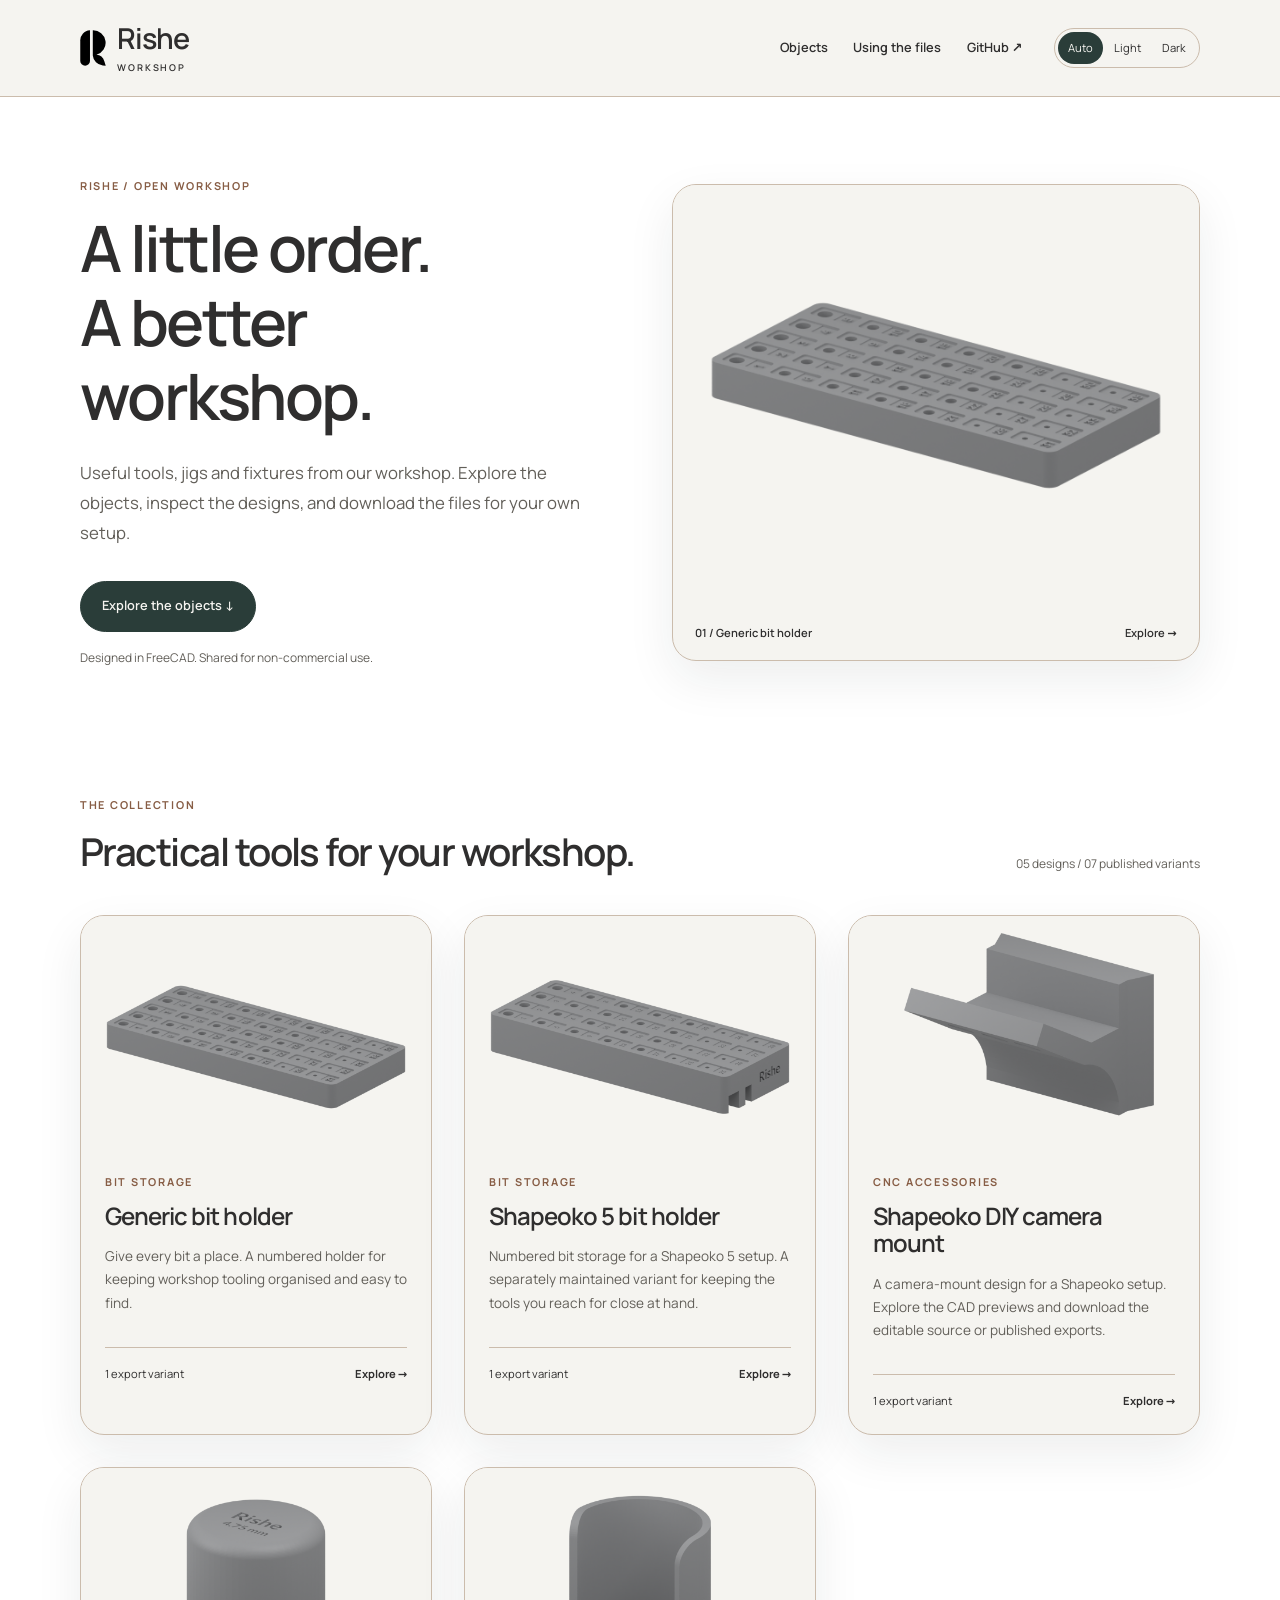
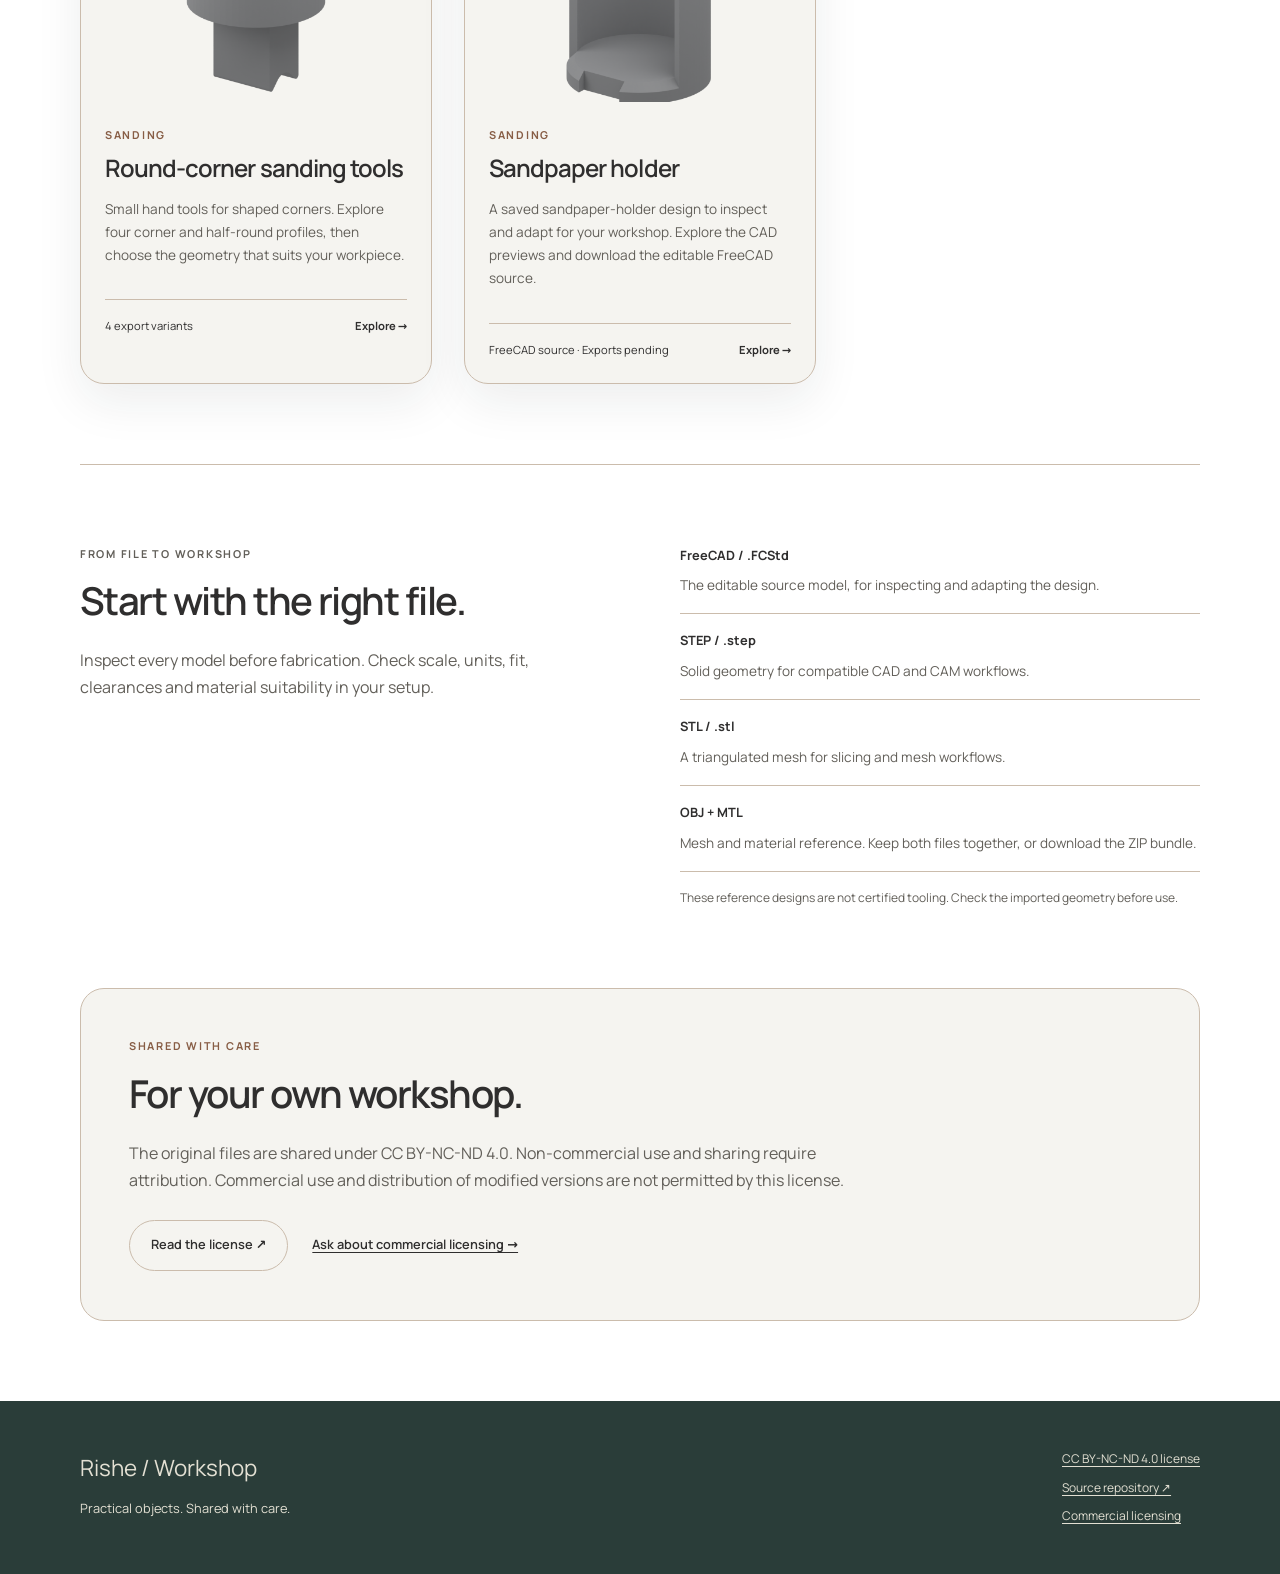
==== commit 2e29665e: "Update workshop website" ====
--- a/index.html
+++ b/index.html
@@ -5,7 +5,7 @@
 <link rel="icon" href="assets/logo.svg" type="image/svg+xml"><link rel="preload" href="assets/manrope-latin.woff2" as="font" type="font/woff2" crossorigin>
 <link rel="stylesheet" href="assets/site.css"><script src="assets/theme.js"></script></head>
 <body><a class="skip" href="#main">Skip to content</a><header><div class="editorial-container header-inner">
-<a class="brand" href="index.html"><img src="assets/logo.svg" width="26" height="36" alt=""><span>rishe<span class="brand-label">WORKSHOP</span></span></a>
+<a class="brand" href="index.html"><img src="assets/logo.svg" width="26" height="36" alt=""><span>Rishe<span class="brand-label">WORKSHOP</span></span></a>
 <nav aria-label="Main navigation"><a href="index.html#collection">Objects</a><a href="index.html#using">Using the files</a><a href="https://github.com/rishehome/workshop-tools">GitHub ↗</a></nav>
 <div class="themes" role="group" aria-label="Color theme" hidden><button data-theme="auto" aria-pressed="true">Auto</button><button data-theme="light" aria-pressed="false">Light</button><button data-theme="dark" aria-pressed="false">Dark</button></div></div></header>
 <main id="main"><div class="editorial-container"><section class="hero"><div><p class="section-kicker">RISHE / OPEN WORKSHOP</p><h1>A little order.<br>A better workshop.</h1><p class="section-body">Useful tools, jigs and fixtures from our workshop. Explore the objects, inspect the designs, and download the files for your own setup.</p><a class="button" href="#collection">Explore the objects ↓</a><p class="hero-note">Designed in FreeCAD. Shared for non-commercial use.</p></div><a class="hero-media" href="objects/bit-holder-generic.html"><img src="files/bit-holder/generic/exports/var1-20mmd-with-numbers/renders/solid-three-quarter.png" alt="Generic numbered bit holder CAD preview" width="1200" height="800"><span>01 / Generic bit holder <span>Explore →</span></span></a></section><section id="collection" class="collection"><div class="section-heading"><div><p class="section-kicker">The collection</p><h2>Practical tools for your workshop.</h2></div><p>05 designs / 07 published variants</p></div><div class="object-grid"><article class="editorial-card"><a class="card-link" href="objects/bit-holder-generic.html"><div class="card-media"><img src="files/bit-holder/generic/exports/var1-20mmd-with-numbers/renders/solid-three-quarter.png" alt="Generic bit holder" loading="lazy" width="1200" height="800"></div><div class="card-copy"><p class="section-kicker">Bit storage</p><h3>Generic bit holder</h3><p>Give every bit a place. A numbered holder for keeping workshop tooling organised and easy to find.</p><div class="card-end"><span>1 export variant</span><span>Explore →</span></div></div></a></article><article class="editorial-card"><a class="card-link" href="objects/bit-holder-shapeoko-5.html"><div class="card-media"><img src="files/bit-holder/shapeoko-5/exports/var1-20mmd-with-numbers/renders/solid-three-quarter.png" alt="Shapeoko 5 bit holder" loading="lazy" width="1200" height="800"></div><div class="card-copy"><p class="section-kicker">Bit storage</p><h3>Shapeoko 5 bit holder</h3><p>Numbered bit storage for a Shapeoko 5 setup. A separately maintained variant for keeping the tools you reach for close at hand.</p><div class="card-end"><span>1 export variant</span><span>Explore →</span></div></div></a></article><article class="editorial-card"><a class="card-link" href="objects/cnc-camera-mount-shapeoko-diy-mount.html"><div class="card-media"><img src="files/cnc/camera-mount/shapeoko-diy-mount/exports/var1-60deg-upward/renders/solid-three-quarter.png" alt="Shapeoko DIY camera mount" loading="lazy" width="1200" height="800"></div><div class="card-copy"><p class="section-kicker">CNC accessories</p><h3>Shapeoko DIY camera mount</h3><p>A camera-mount design for a Shapeoko setup. Explore the CAD previews and download the editable source or published exports.</p><div class="card-end"><span>1 export variant</span><span>Explore →</span></div></div></a></article><article class="editorial-card"><a class="card-link" href="objects/sanding-round-corner-sanding-tools.html"><div class="card-media"><img src="files/sanding/round-corner-sanding-tools/exports/var1-corner-4_75mm/renders/solid-three-quarter.png" alt="Round-corner sanding tools" loading="lazy" width="1200" height="800"></div><div class="card-copy"><p class="section-kicker">Sanding</p><h3>Round-corner sanding tools</h3><p>Small hand tools for shaped corners. Explore four corner and half-round profiles, then choose the geometry that suits your workpiece.</p><div class="card-end"><span>4 export variants</span><span>Explore →</span></div></div></a></article><article class="editorial-card"><a class="card-link" href="objects/sanding-sandpaper-holder.html"><div class="card-media"><img src="files/sanding/sandpaper-holder/main/object/renders/solid-three-quarter.png" alt="Sandpaper holder" loading="lazy" width="1200" height="800"></div><div class="card-copy"><p class="section-kicker">Sanding</p><h3>Sandpaper holder</h3><p>A saved sandpaper-holder design to inspect and adapt for your workshop. Explore the CAD previews and download the editable FreeCAD source.</p><div class="card-end"><span>FreeCAD source · Exports pending</span><span>Explore →</span></div></div></a></article></div></section><section id="using" class="using"><div><p class="section-kicker">From file to workshop</p><h2>Start with the right file.</h2><p>Inspect every model before fabrication. Check scale, units, fit, clearances and material suitability in your setup.</p></div><div><dl class="formats"><div><dt>FreeCAD / .FCStd</dt><dd>The editable source model, for inspecting and adapting the design.</dd></div><div><dt>STEP / .step</dt><dd>Solid geometry for compatible CAD and CAM workflows.</dd></div><div><dt>STL / .stl</dt><dd>A triangulated mesh for slicing and mesh workflows.</dd></div><div><dt>OBJ + MTL</dt><dd>Mesh and material reference. Keep both files together, or download the ZIP bundle.</dd></div></dl><p class="small">These reference designs are not certified tooling. Check the imported geometry before use.</p></div></section><section class="license"><p class="section-kicker">Shared with care</p><h2>For your own workshop.</h2><p>The original files are shared under CC BY-NC-ND 4.0. Non-commercial use and sharing require attribution. Commercial use and distribution of modified versions are not permitted by this license.</p><a class="button secondary" href="LICENSE.md">Read the license ↗</a><a class="text-link" href="mailto:info@rishehome.com">Ask about commercial licensing →</a></section></div></main><footer><div class="editorial-container footer-inner"><div><span class="footer-brand">Rishe / Workshop</span><p>Practical objects. Shared with care.</p></div><div><a href="LICENSE.md">CC BY-NC-ND 4.0 license</a><a href="https://github.com/rishehome/workshop-tools">Source repository ↗</a><a href="mailto:info@rishehome.com">Commercial licensing</a></div></div></footer></body></html>
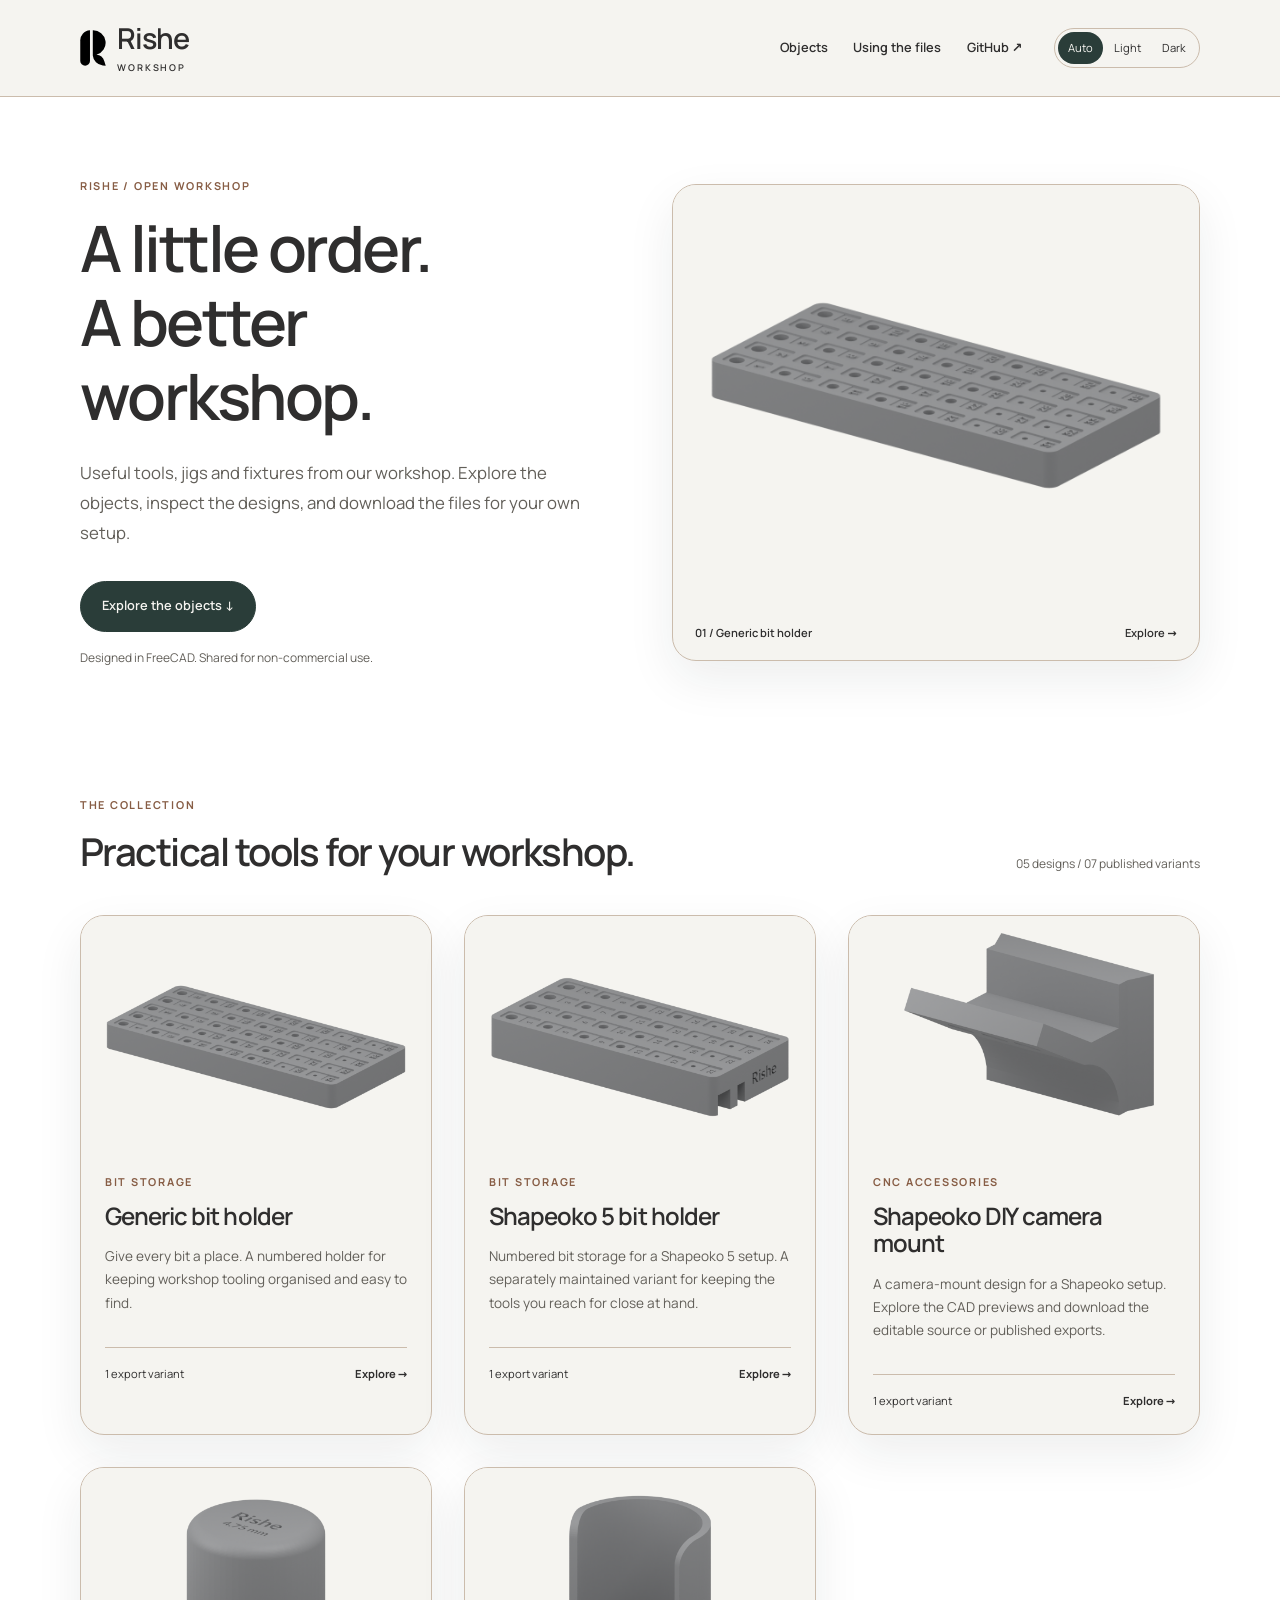
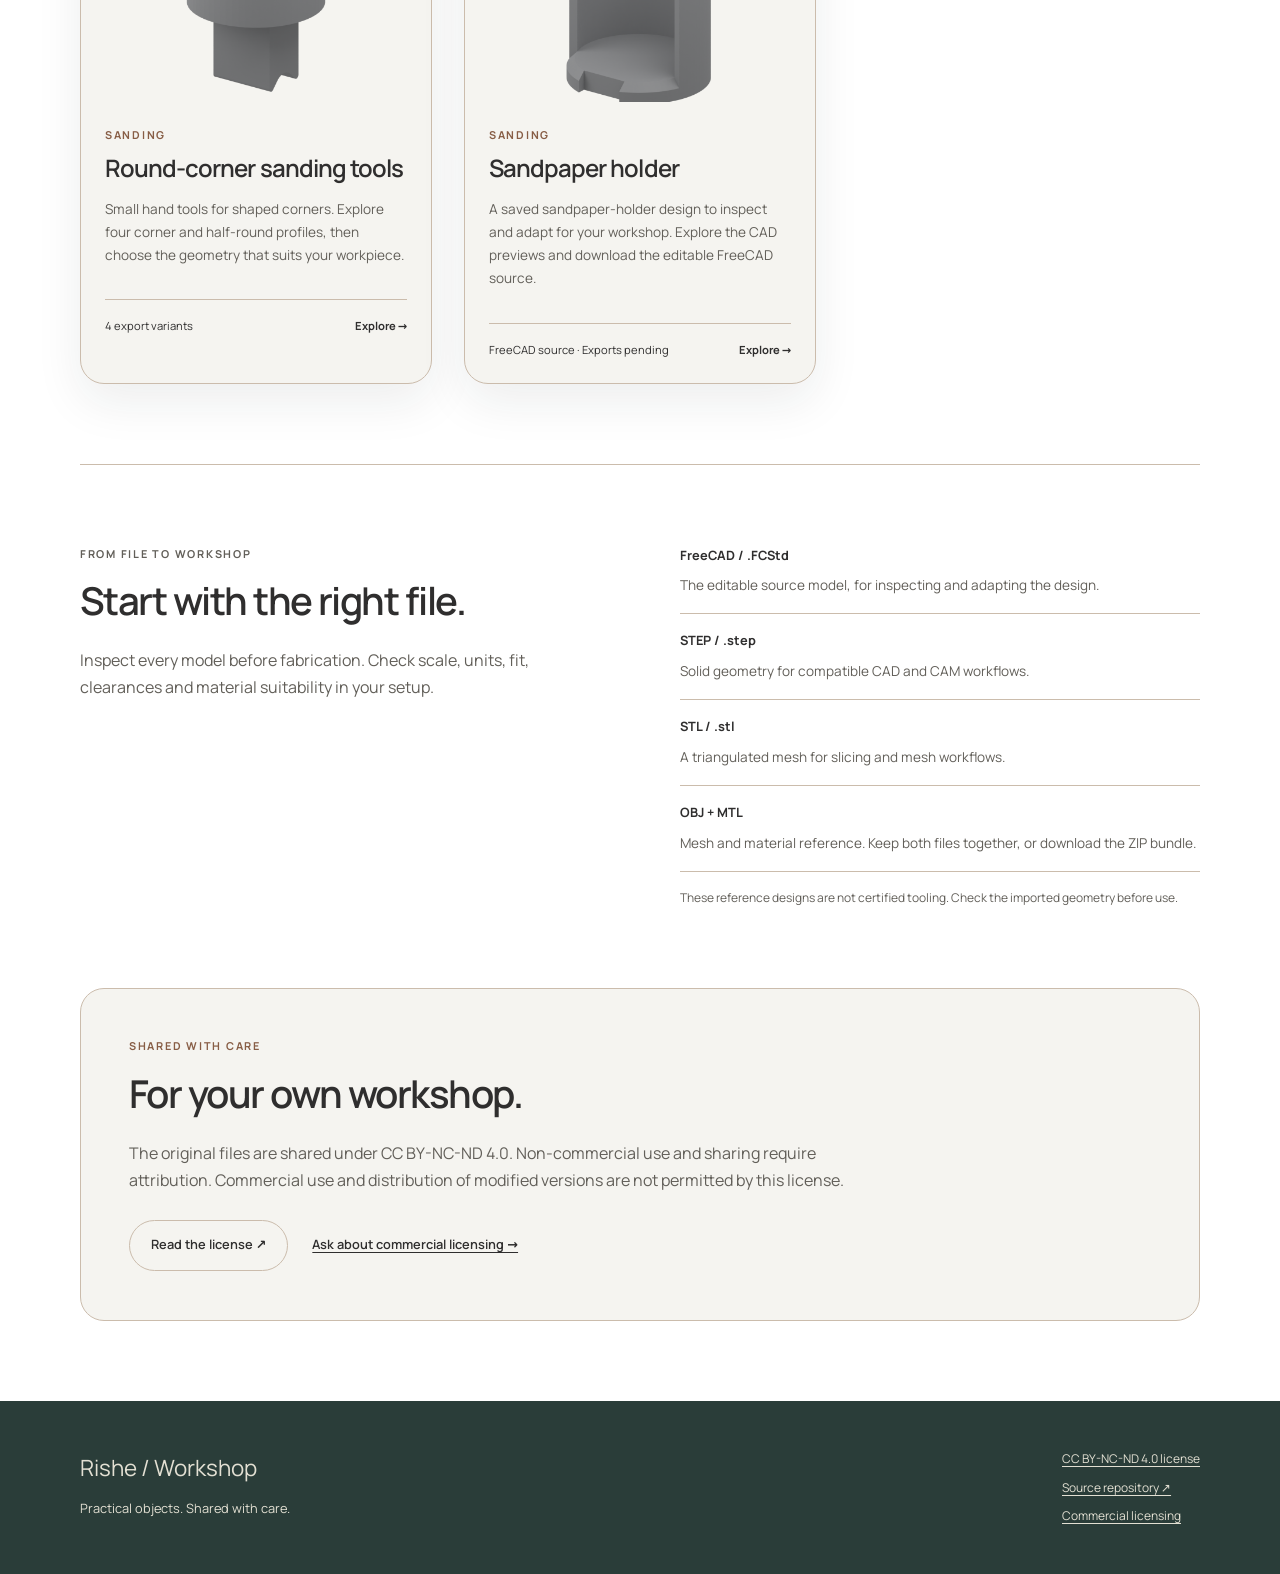
==== commit ef72442e: "Update workshop website" ====
--- a/index.html
+++ b/index.html
@@ -8,4 +8,4 @@
 <a class="brand" href="index.html"><img src="assets/logo.svg" width="26" height="36" alt=""><span>Rishe<span class="brand-label">WORKSHOP</span></span></a>
 <nav aria-label="Main navigation"><a href="index.html#collection">Objects</a><a href="index.html#using">Using the files</a><a href="https://github.com/rishehome/workshop-tools">GitHub ↗</a></nav>
 <div class="themes" role="group" aria-label="Color theme" hidden><button data-theme="auto" aria-pressed="true">Auto</button><button data-theme="light" aria-pressed="false">Light</button><button data-theme="dark" aria-pressed="false">Dark</button></div></div></header>
-<main id="main"><div class="editorial-container"><section class="hero"><div><p class="section-kicker">RISHE / OPEN WORKSHOP</p><h1>A little order.<br>A better workshop.</h1><p class="section-body">Useful tools, jigs and fixtures from our workshop. Explore the objects, inspect the designs, and download the files for your own setup.</p><a class="button" href="#collection">Explore the objects ↓</a><p class="hero-note">Designed in FreeCAD. Shared for non-commercial use.</p></div><a class="hero-media" href="objects/bit-holder-generic.html"><img src="files/bit-holder/generic/exports/var1-20mmd-with-numbers/renders/solid-three-quarter.png" alt="Generic numbered bit holder CAD preview" width="1200" height="800"><span>01 / Generic bit holder <span>Explore →</span></span></a></section><section id="collection" class="collection"><div class="section-heading"><div><p class="section-kicker">The collection</p><h2>Practical tools for your workshop.</h2></div><p>05 designs / 07 published variants</p></div><div class="object-grid"><article class="editorial-card"><a class="card-link" href="objects/bit-holder-generic.html"><div class="card-media"><img src="files/bit-holder/generic/exports/var1-20mmd-with-numbers/renders/solid-three-quarter.png" alt="Generic bit holder" loading="lazy" width="1200" height="800"></div><div class="card-copy"><p class="section-kicker">Bit storage</p><h3>Generic bit holder</h3><p>Give every bit a place. A numbered holder for keeping workshop tooling organised and easy to find.</p><div class="card-end"><span>1 export variant</span><span>Explore →</span></div></div></a></article><article class="editorial-card"><a class="card-link" href="objects/bit-holder-shapeoko-5.html"><div class="card-media"><img src="files/bit-holder/shapeoko-5/exports/var1-20mmd-with-numbers/renders/solid-three-quarter.png" alt="Shapeoko 5 bit holder" loading="lazy" width="1200" height="800"></div><div class="card-copy"><p class="section-kicker">Bit storage</p><h3>Shapeoko 5 bit holder</h3><p>Numbered bit storage for a Shapeoko 5 setup. A separately maintained variant for keeping the tools you reach for close at hand.</p><div class="card-end"><span>1 export variant</span><span>Explore →</span></div></div></a></article><article class="editorial-card"><a class="card-link" href="objects/cnc-camera-mount-shapeoko-diy-mount.html"><div class="card-media"><img src="files/cnc/camera-mount/shapeoko-diy-mount/exports/var1-60deg-upward/renders/solid-three-quarter.png" alt="Shapeoko DIY camera mount" loading="lazy" width="1200" height="800"></div><div class="card-copy"><p class="section-kicker">CNC accessories</p><h3>Shapeoko DIY camera mount</h3><p>A camera-mount design for a Shapeoko setup. Explore the CAD previews and download the editable source or published exports.</p><div class="card-end"><span>1 export variant</span><span>Explore →</span></div></div></a></article><article class="editorial-card"><a class="card-link" href="objects/sanding-round-corner-sanding-tools.html"><div class="card-media"><img src="files/sanding/round-corner-sanding-tools/exports/var1-corner-4_75mm/renders/solid-three-quarter.png" alt="Round-corner sanding tools" loading="lazy" width="1200" height="800"></div><div class="card-copy"><p class="section-kicker">Sanding</p><h3>Round-corner sanding tools</h3><p>Small hand tools for shaped corners. Explore four corner and half-round profiles, then choose the geometry that suits your workpiece.</p><div class="card-end"><span>4 export variants</span><span>Explore →</span></div></div></a></article><article class="editorial-card"><a class="card-link" href="objects/sanding-sandpaper-holder.html"><div class="card-media"><img src="files/sanding/sandpaper-holder/main/object/renders/solid-three-quarter.png" alt="Sandpaper holder" loading="lazy" width="1200" height="800"></div><div class="card-copy"><p class="section-kicker">Sanding</p><h3>Sandpaper holder</h3><p>A saved sandpaper-holder design to inspect and adapt for your workshop. Explore the CAD previews and download the editable FreeCAD source.</p><div class="card-end"><span>FreeCAD source · Exports pending</span><span>Explore →</span></div></div></a></article></div></section><section id="using" class="using"><div><p class="section-kicker">From file to workshop</p><h2>Start with the right file.</h2><p>Inspect every model before fabrication. Check scale, units, fit, clearances and material suitability in your setup.</p></div><div><dl class="formats"><div><dt>FreeCAD / .FCStd</dt><dd>The editable source model, for inspecting and adapting the design.</dd></div><div><dt>STEP / .step</dt><dd>Solid geometry for compatible CAD and CAM workflows.</dd></div><div><dt>STL / .stl</dt><dd>A triangulated mesh for slicing and mesh workflows.</dd></div><div><dt>OBJ + MTL</dt><dd>Mesh and material reference. Keep both files together, or download the ZIP bundle.</dd></div></dl><p class="small">These reference designs are not certified tooling. Check the imported geometry before use.</p></div></section><section class="license"><p class="section-kicker">Shared with care</p><h2>For your own workshop.</h2><p>The original files are shared under CC BY-NC-ND 4.0. Non-commercial use and sharing require attribution. Commercial use and distribution of modified versions are not permitted by this license.</p><a class="button secondary" href="LICENSE.md">Read the license ↗</a><a class="text-link" href="mailto:info@rishehome.com">Ask about commercial licensing →</a></section></div></main><footer><div class="editorial-container footer-inner"><div><span class="footer-brand">Rishe / Workshop</span><p>Practical objects. Shared with care.</p></div><div><a href="LICENSE.md">CC BY-NC-ND 4.0 license</a><a href="https://github.com/rishehome/workshop-tools">Source repository ↗</a><a href="mailto:info@rishehome.com">Commercial licensing</a></div></div></footer></body></html>+<main id="main"><div class="editorial-container"><section class="hero"><div><p class="section-kicker">RISHE / OPEN WORKSHOP</p><h1>A little order.<br>A better workshop.</h1><p class="section-body">Useful tools, jigs and fixtures from our workshop. Explore the objects, inspect the designs, and download the files for your own setup.</p><a class="button" href="#collection">Explore the objects ↓</a><p class="hero-note">Designed in FreeCAD. Shared for non-commercial use.</p></div><a class="hero-media" href="objects/bit-holder-generic.html"><img src="files/bit-holder/generic/exports/var1-20mmd-with-numbers/renders/solid-three-quarter.png" alt="Generic numbered bit holder CAD preview" width="1200" height="800"><span>01 / Generic bit holder <span>Explore →</span></span></a></section><section id="collection" class="collection"><div class="section-heading"><div><p class="section-kicker">The collection</p><h2>Practical tools for your workshop.</h2></div><p>05 designs / 07 published variants</p></div><div class="object-grid"><article class="editorial-card"><a class="card-link" href="objects/bit-holder-generic.html"><div class="card-media"><img src="files/bit-holder/generic/exports/var1-20mmd-with-numbers/renders/solid-three-quarter.png" alt="Generic bit holder" loading="lazy" width="1200" height="800"></div><div class="card-copy"><p class="section-kicker">Bit storage</p><h3>Generic bit holder</h3><p>Give every bit a place. A numbered holder for keeping workshop tooling organised and easy to find.</p><div class="card-end"><span>1 export variant</span><span>Explore →</span></div></div></a></article><article class="editorial-card"><a class="card-link" href="objects/bit-holder-shapeoko-5.html"><div class="card-media"><img src="files/bit-holder/shapeoko-5/exports/var1-180mml-with-numbers/renders/solid-three-quarter.png" alt="Shapeoko 5 bit holder" loading="lazy" width="1200" height="800"></div><div class="card-copy"><p class="section-kicker">Bit storage</p><h3>Shapeoko 5 bit holder</h3><p>Numbered bit storage for a Shapeoko 5 setup. A separately maintained variant for keeping the tools you reach for close at hand.</p><div class="card-end"><span>1 export variant</span><span>Explore →</span></div></div></a></article><article class="editorial-card"><a class="card-link" href="objects/cnc-camera-mount-shapeoko-diy-mount.html"><div class="card-media"><img src="files/cnc/camera-mount/shapeoko-diy-mount/exports/var1-60deg-upward/renders/solid-three-quarter.png" alt="Shapeoko DIY camera mount" loading="lazy" width="1200" height="800"></div><div class="card-copy"><p class="section-kicker">CNC accessories</p><h3>Shapeoko DIY camera mount</h3><p>A camera-mount design for a Shapeoko setup. Explore the CAD previews and download the editable source or published exports.</p><div class="card-end"><span>1 export variant</span><span>Explore →</span></div></div></a></article><article class="editorial-card"><a class="card-link" href="objects/sanding-round-corner-sanding-tools.html"><div class="card-media"><img src="files/sanding/round-corner-sanding-tools/exports/var1-corner-4_75mm/renders/solid-three-quarter.png" alt="Round-corner sanding tools" loading="lazy" width="1200" height="800"></div><div class="card-copy"><p class="section-kicker">Sanding</p><h3>Round-corner sanding tools</h3><p>Small hand tools for shaped corners. Explore four corner and half-round profiles, then choose the geometry that suits your workpiece.</p><div class="card-end"><span>4 export variants</span><span>Explore →</span></div></div></a></article><article class="editorial-card"><a class="card-link" href="objects/sanding-sandpaper-holder.html"><div class="card-media"><img src="files/sanding/sandpaper-holder/main/object/renders/solid-three-quarter.png" alt="Sandpaper holder" loading="lazy" width="1200" height="800"></div><div class="card-copy"><p class="section-kicker">Sanding</p><h3>Sandpaper holder</h3><p>A saved sandpaper-holder design to inspect and adapt for your workshop. Explore the CAD previews and download the editable FreeCAD source.</p><div class="card-end"><span>FreeCAD source · Exports pending</span><span>Explore →</span></div></div></a></article></div></section><section id="using" class="using"><div><p class="section-kicker">From file to workshop</p><h2>Start with the right file.</h2><p>Inspect every model before fabrication. Check scale, units, fit, clearances and material suitability in your setup.</p></div><div><dl class="formats"><div><dt>FreeCAD / .FCStd</dt><dd>The editable source model, for inspecting and adapting the design.</dd></div><div><dt>STEP / .step</dt><dd>Solid geometry for compatible CAD and CAM workflows.</dd></div><div><dt>STL / .stl</dt><dd>A triangulated mesh for slicing and mesh workflows.</dd></div><div><dt>OBJ + MTL</dt><dd>Mesh and material reference. Keep both files together, or download the ZIP bundle.</dd></div></dl><p class="small">These reference designs are not certified tooling. Check the imported geometry before use.</p></div></section><section class="license"><p class="section-kicker">Shared with care</p><h2>For your own workshop.</h2><p>The original files are shared under CC BY-NC-ND 4.0. Non-commercial use and sharing require attribution. Commercial use and distribution of modified versions are not permitted by this license.</p><a class="button secondary" href="LICENSE.md">Read the license ↗</a><a class="text-link" href="mailto:info@rishehome.com">Ask about commercial licensing →</a></section></div></main><footer><div class="editorial-container footer-inner"><div><span class="footer-brand">Rishe / Workshop</span><p>Practical objects. Shared with care.</p></div><div><a href="LICENSE.md">CC BY-NC-ND 4.0 license</a><a href="https://github.com/rishehome/workshop-tools">Source repository ↗</a><a href="mailto:info@rishehome.com">Commercial licensing</a></div></div></footer></body></html>
